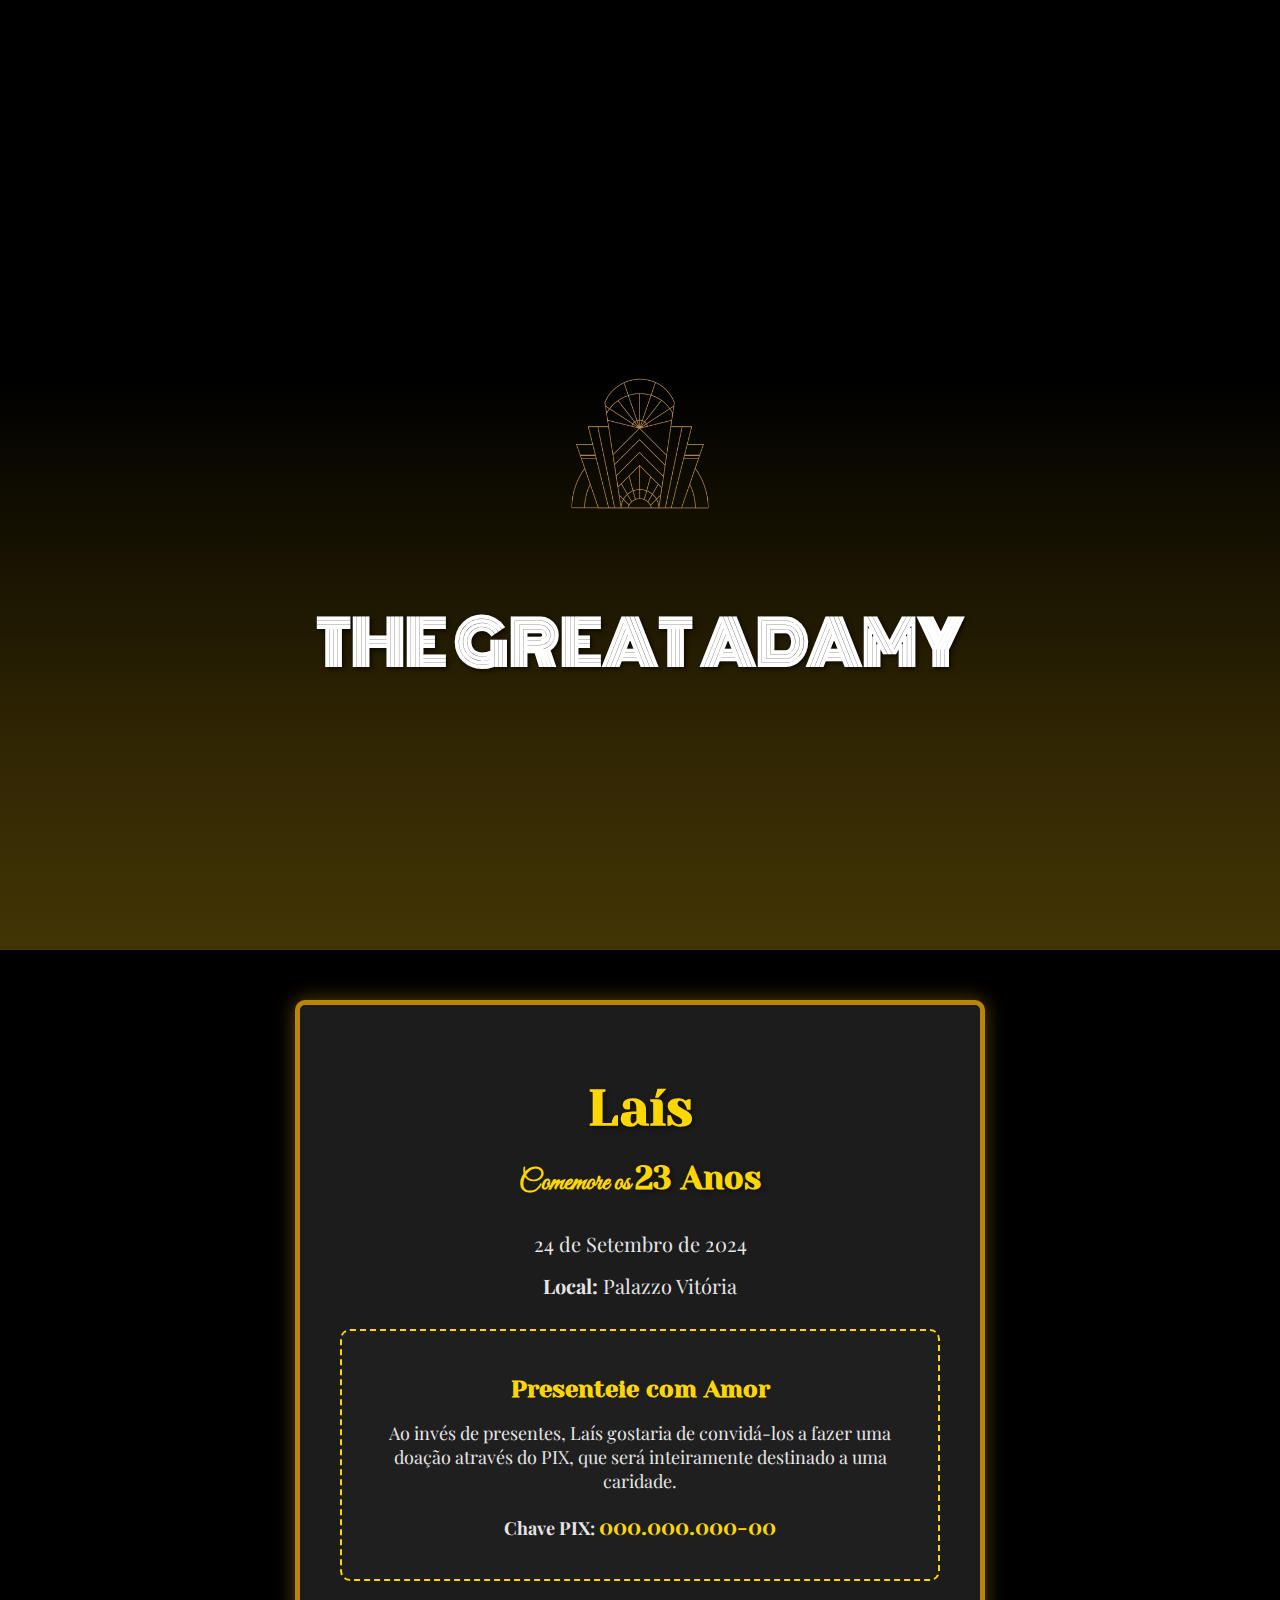
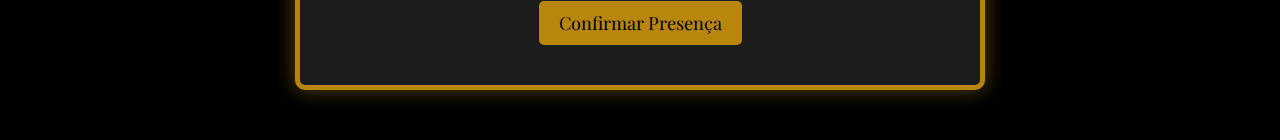
==== index.html @ d34e0db5 "teste" ====
<!DOCTYPE html>
<html lang="pt-BR">
<head>
    <meta charset="UTF-8">
    <meta name="viewport" content="width=device-width, initial-scale=1.0">
    <title>Convite Gatsby</title>
    <link href="https://fonts.googleapis.com/css2?family=Monoton&display=swap" rel="stylesheet">
    <link href="https://fonts.googleapis.com/css2?family=Great+Vibes&family=Playfair+Display:wght@700&family=Yeseva+One&display=swap" rel="stylesheet">
    <link rel="stylesheet" href="styles.css">
</head>
<body>

    <section class="section-one">
        <img src="3.png" alt="Imagem de fundo" class="logo-image">
        <h1>THE GREAT ADAMY</h1>
    </section>
    
    
    <section class="section-two">
        <div class="container">
            <div class="header">
                <h1>Laís</h1>
                <h2>Comemore os <span class="highlight">23 Anos</span></h2>
            </div>
            <div class="content">
                <p>24 de Setembro de 2024</p>
                <p><strong>Local:</strong> Palazzo Vitória</p>
            </div>
            <div class="pix-donation">
                <h3>Presenteie com Amor</h3>
                <p>Ao invés de presentes, Laís gostaria de convidá-los a fazer uma doação através do PIX, que será inteiramente destinado a uma caridade.</p>
                <p><strong>Chave PIX:</strong> <span class="pix-key">000.000.000-00</span></p>
            </div>
            <div class="footer">
                <a href="https://wa.me/55779?text=Olá%20Laís,%20confirmo%20minha%20presença%20no%20seu%20aniversário!" id="rsvp-button">Confirmar Presença</a>
            </div>
        </div>
    </section>
</body>
</html>
---- styles.css ----
body {
    margin: 0;
    padding: 0;
    font-family: 'Playfair Display', serif;
    text-align: center;
    color: #B8860B;
}

.section-one {
    height: 100vh;
    background: linear-gradient( rgba(0,0,0,1) 40%, rgba(47,37,3,1) 77%, rgba(66,53,5,1) 100%);   
    display: flex;
    justify-content: center;
    align-items: center;
    color: #FFFFFF;
    flex-direction: column; /* Alinha os itens verticalmente */
    padding-top: 50px; /* Ajuste conforme necessário */
}

.logo-image {
    max-width: 150px; /* Define o tamanho máximo da imagem */
    height: auto;
    margin-bottom: 20px; /* Espaço entre a imagem e o título */
}

.section-one h1 {
    font-family: 'Monoton', cursive;
    font-size: 60px;
    text-shadow: 2px 2px 5px rgba(0, 0, 0, 0.7);
    margin: 0;
}

.section-two {
    background-color: #000000;
    padding: 50px 0;
}

.container {
    max-width: 600px;
    padding: 40px;
    background-color: #1C1C1C;
    border: 5px solid #B8860B;
    border-radius: 10px;
    box-shadow: 0 0 20px rgba(184, 134, 11, 0.5);
    margin: 0 auto;
}

.header h1 {
    font-family: 'Yeseva One', serif;
    font-size: 50px;
    margin-bottom: 10px;
    color: #FFD700;
    text-shadow: 2px 2px 5px rgba(0, 0, 0, 0.5);
}

.header h2 {
    font-family: 'Great Vibes', cursive;
    font-size: 28px;
    margin-bottom: 30px;
    color: #FFD700;
}

.highlight {
    font-family: 'Yeseva One', serif;
    font-size: 32px;
    color: #FFD700;
    text-shadow: 2px 2px 5px rgba(0, 0, 0, 0.5);
}

.content p {
    font-size: 20px;
    margin: 15px 0;
    color: #E5E5E5;
}

.pix-donation {
    margin-top: 30px;
    padding: 20px;
    background-color: #1F1F1F;
    border-radius: 10px;
    border: 2px dashed #FFD700;
}

.pix-donation h3 {
    font-family: 'Yeseva One', serif;
    font-size: 24px;
    color: #FFD700;
    margin-bottom: 10px;
}

.pix-donation p {
    font-size: 18px;
    color: #E5E5E5;
}

.pix-donation .pix-key {
    font-family: 'Playfair Display', serif;
    font-size: 22px;
    color: #FFD700;
    font-weight: bold;
}

.footer a {
    display: inline-block;
    padding: 10px 20px;
    background-color: #B8860B;
    color: #000000;
    text-decoration: none;
    border-radius: 5px;
    font-size: 18px;
    cursor: pointer;
    margin-top: 20px;
}

.footer a:hover {
    background-color: #A67C00;
}
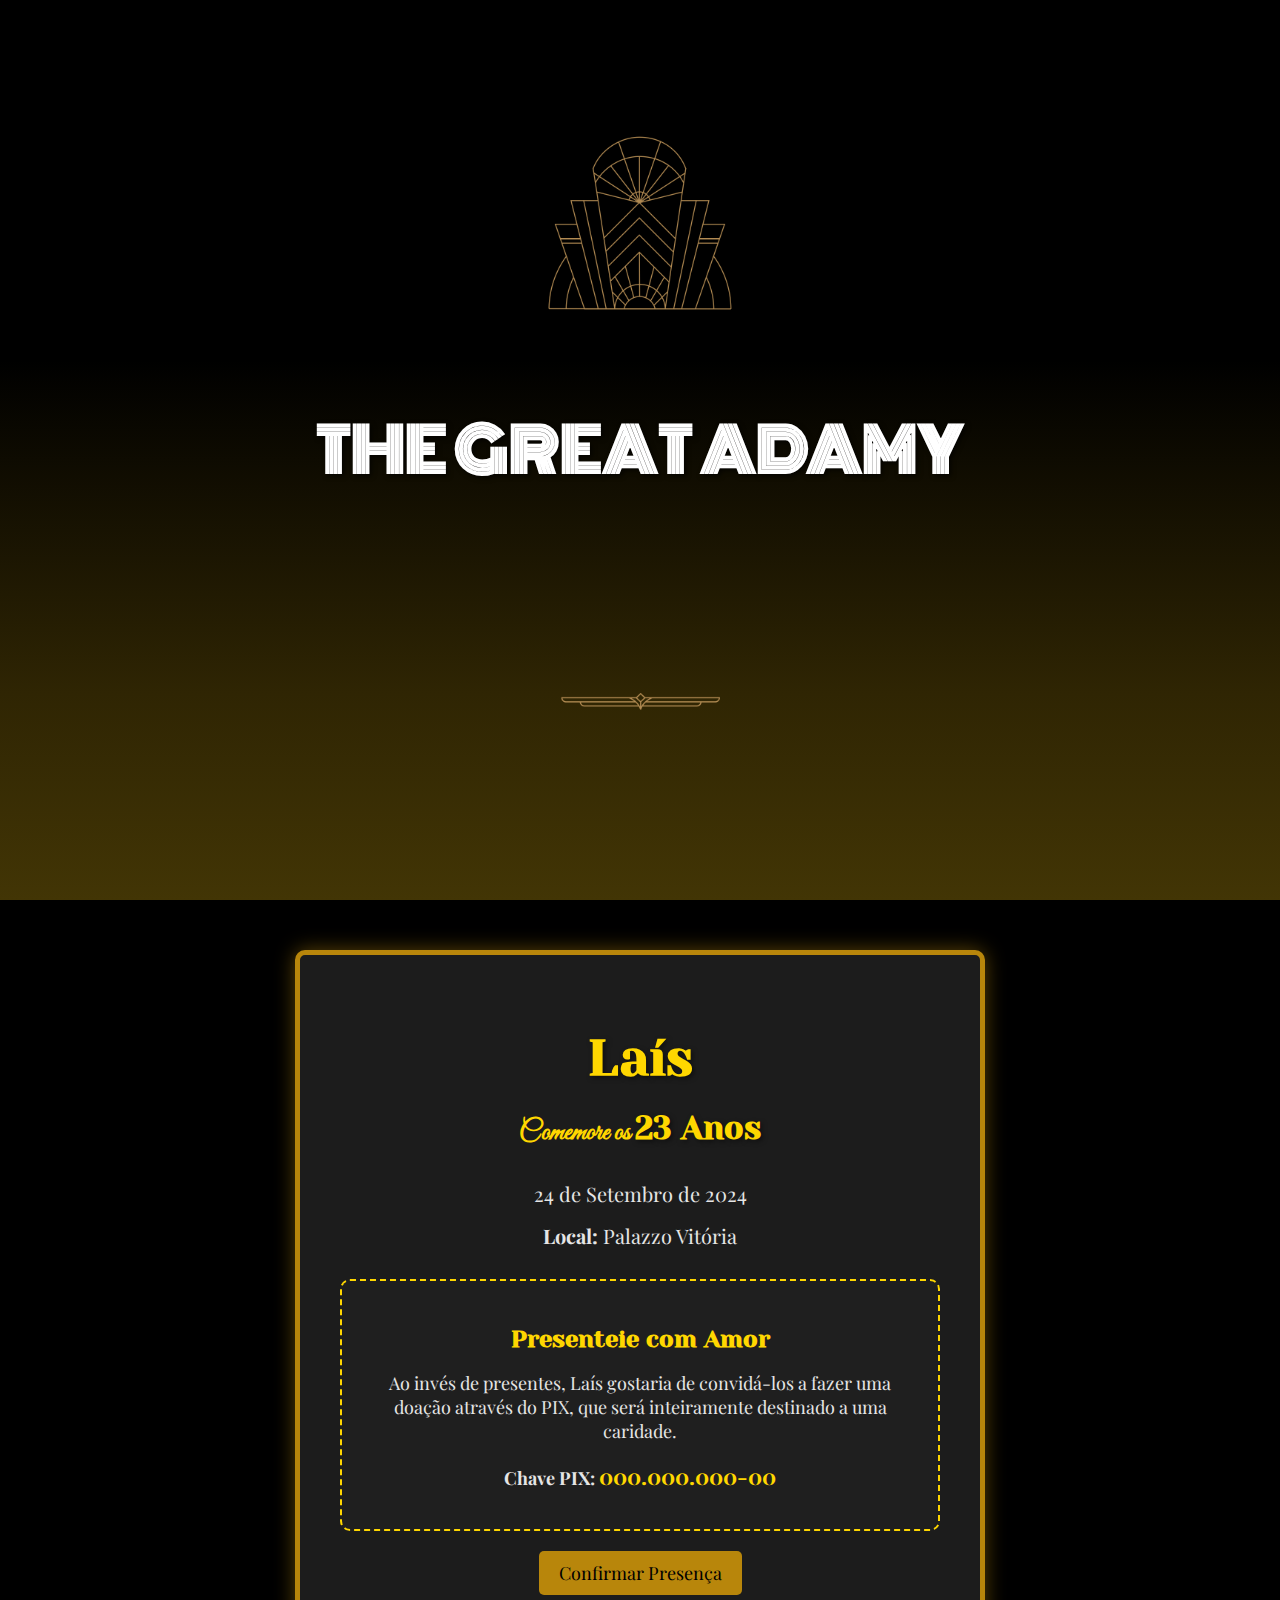
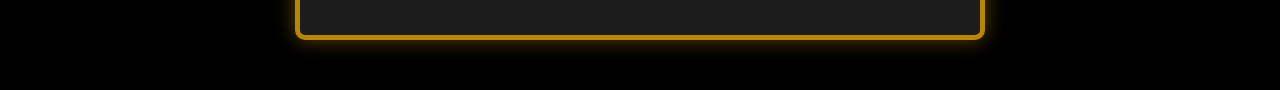
==== commit c10d8af5: "2 images" ====
--- a/index.html
+++ b/index.html
@@ -11,10 +11,10 @@
 <body>
 
     <section class="section-one">
-        <img src="3.png" alt="Imagem de fundo" class="logo-image">
+        <img src="3.png" alt="Imagem superior" class="logo-image">
         <h1>THE GREAT ADAMY</h1>
+        <img src="4.png" alt="Imagem inferior" class="footer-image">
     </section>
-    
     
     <section class="section-two">
         <div class="container">
--- a/styles.css
+++ b/styles.css
@@ -13,14 +13,13 @@
     justify-content: center;
     align-items: center;
     color: #FFFFFF;
-    flex-direction: column; /* Alinha os itens verticalmente */
-    padding-top: 50px; /* Ajuste conforme necessário */
+    flex-direction: column;
 }
 
-.logo-image {
-    max-width: 150px; /* Define o tamanho máximo da imagem */
+.logo-image, .footer-image {
+    max-width: 200px; 
     height: auto;
-    margin-bottom: 20px; /* Espaço entre a imagem e o título */
+    margin-bottom: 3px;
 }
 
 .section-one h1 {
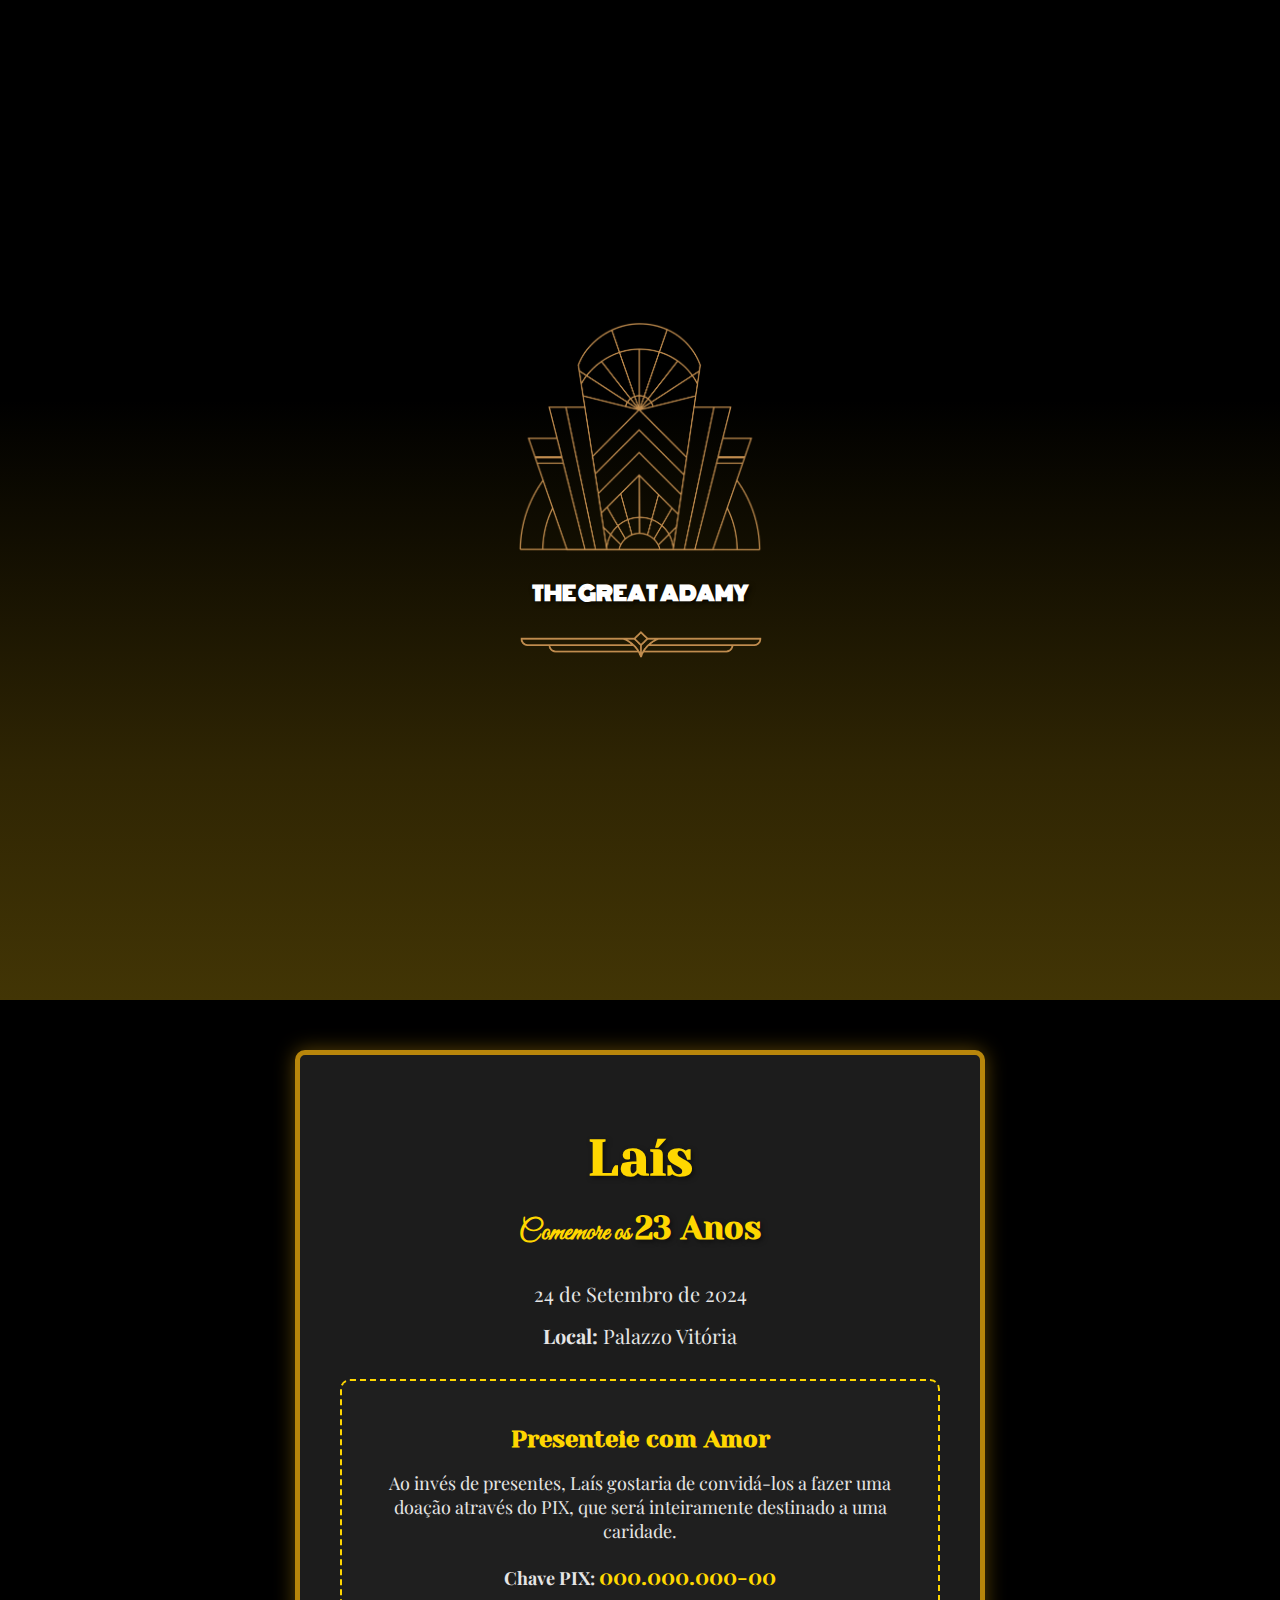
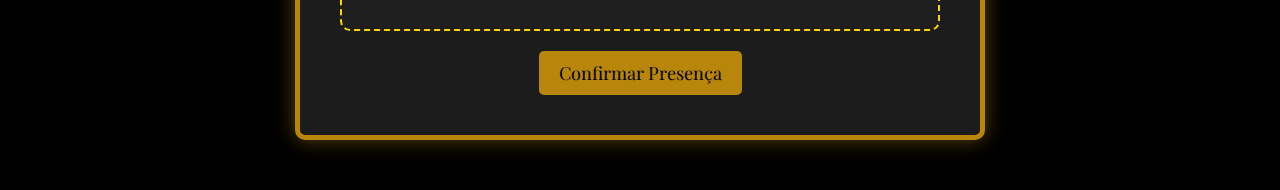
==== commit efd26c0e: "estrutura finish" ====
--- a/index.html
+++ b/index.html
@@ -11,9 +11,9 @@
 <body>
 
     <section class="section-one">
-        <img src="3.png" alt="Imagem superior" class="logo-image">
+        <img src="top.png" alt="Imagem superior" class="logo-image">
         <h1>THE GREAT ADAMY</h1>
-        <img src="4.png" alt="Imagem inferior" class="footer-image">
+        <img src="bottom.png" alt="Imagem inferior" class="footer-image">
     </section>
     
     <section class="section-two">
--- a/styles.css
+++ b/styles.css
@@ -14,19 +14,29 @@
     align-items: center;
     color: #FFFFFF;
     flex-direction: column;
+    padding-top: 50px;
+    padding-bottom: 50px;
 }
 
 .logo-image, .footer-image {
-    max-width: 200px; 
+    max-width: 250px;
     height: auto;
-    margin-bottom: 3px;
+    margin-bottom: 20px;
 }
 
 .section-one h1 {
     font-family: 'Monoton', cursive;
-    font-size: 60px;
+    font-size: 20px;
     text-shadow: 2px 2px 5px rgba(0, 0, 0, 0.7);
     margin: 0;
+    padding: 0 20px;
+    white-space: nowrap; /* Garante que o texto não quebre de linha */
+    overflow: hidden;
+    text-overflow: ellipsis; /* Adiciona elipses se o texto for muito longo (opcional) */
+}
+
+.footer-image {
+    margin-top: 20px;
 }
 
 .section-two {
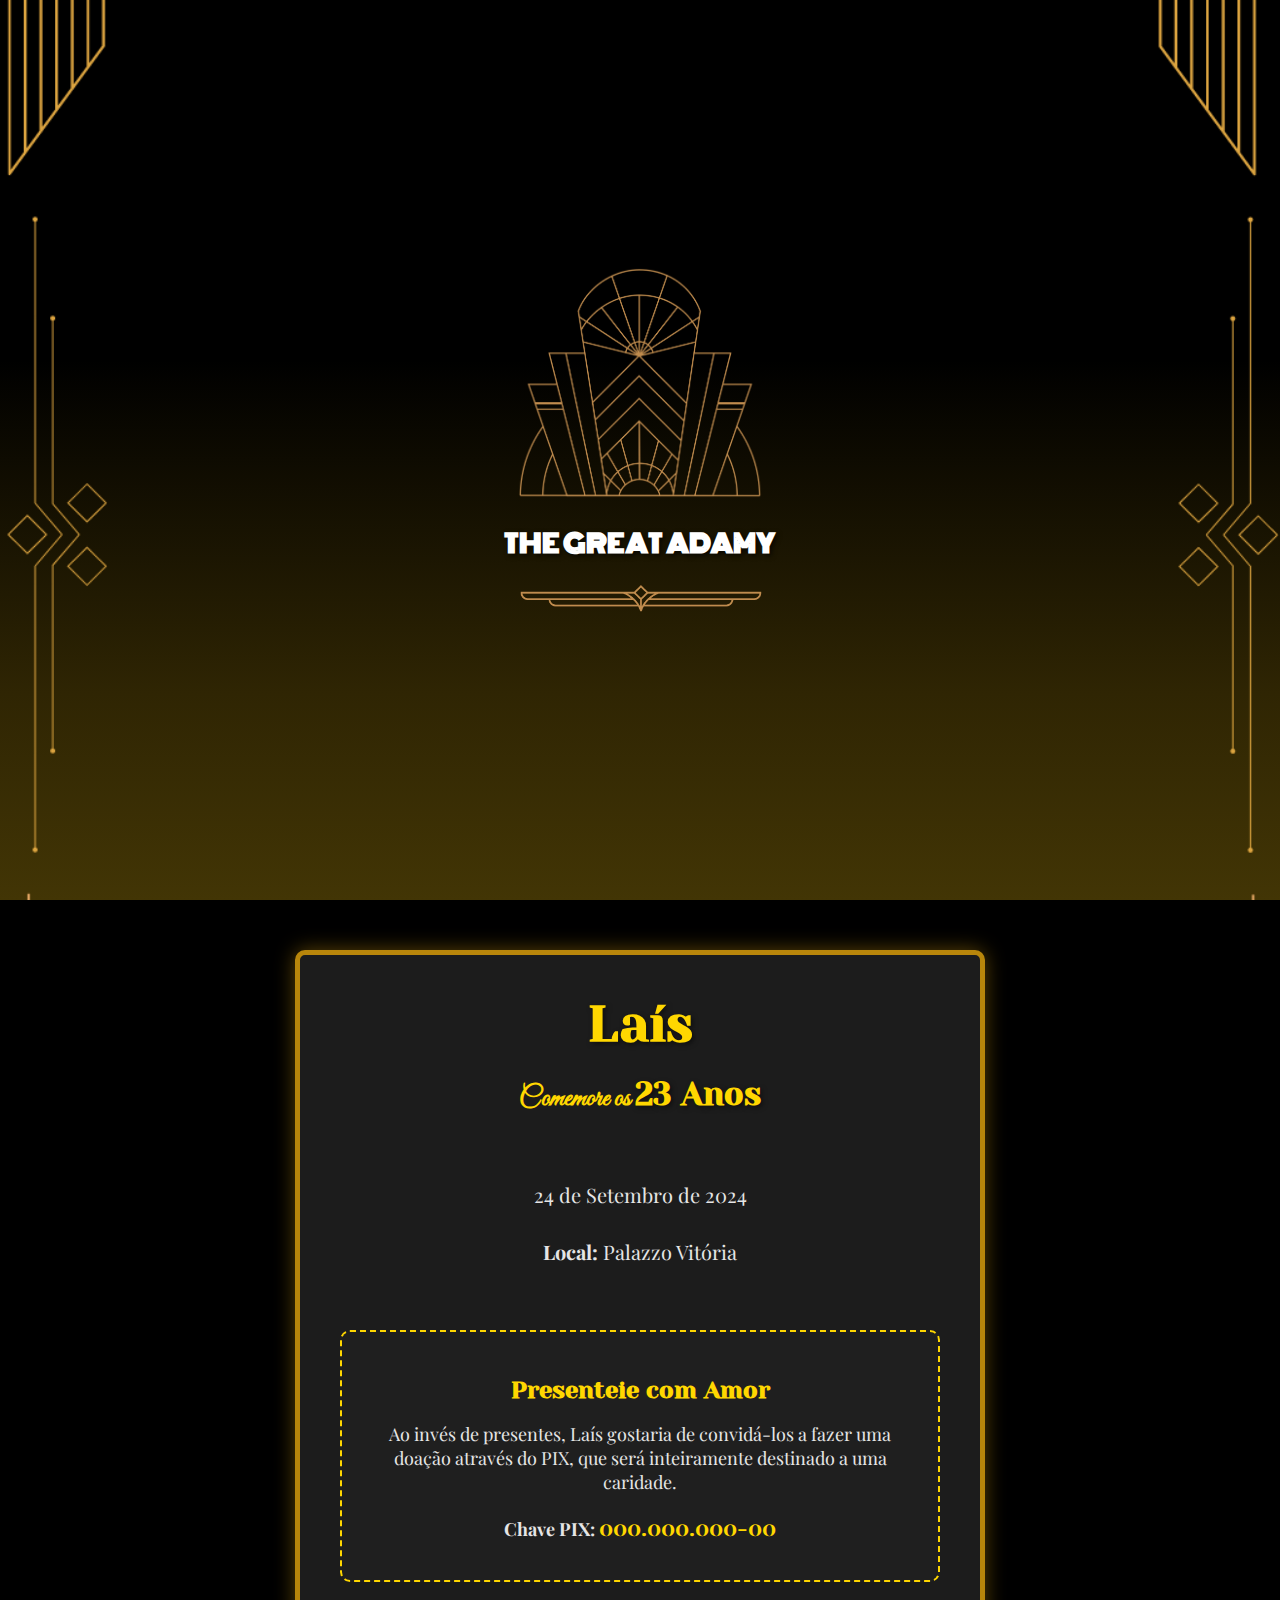
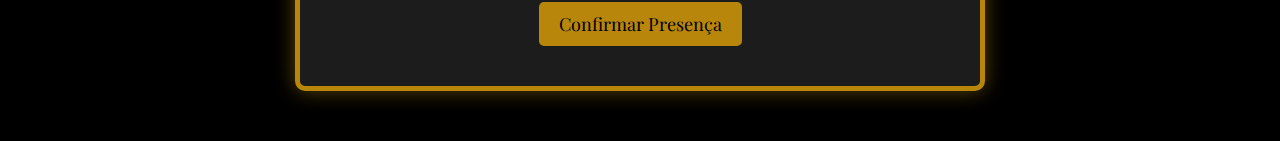
==== commit ea4c051b: "with border" ====
--- a/index.html
+++ b/index.html
@@ -10,11 +10,17 @@
 </head>
 <body>
 
-    <section class="section-one">
-        <img src="top.png" alt="Imagem superior" class="logo-image">
-        <h1>THE GREAT ADAMY</h1>
-        <img src="bottom.png" alt="Imagem inferior" class="footer-image">
-    </section>
+    <div class="section-one">
+        <div class="background-gradient"></div>
+        <div class="background-image"></div>
+        <div class="content">
+            <img src="top.png" alt="Imagem superior" class="logo-image">
+            <h1>THE GREAT ADAMY</h1>
+            <img src="bottom.png" alt="Imagem inferior" class="footer-image">
+        </div>
+    </div>
+    
+    
     
     <section class="section-two">
         <div class="container">
--- a/styles.css
+++ b/styles.css
@@ -6,17 +6,53 @@
     color: #B8860B;
 }
 
+.background-gradient {
+    position: absolute;
+    top: 0;
+    left: 0;
+    width: 100%;
+    height: 100%;
+    background: linear-gradient(rgba(0,0,0,1) 40%, rgba(47,37,3,1) 77%, rgba(66,53,5,1) 100%);
+    z-index: 1; 
+}
+
+.background-image {
+    position: absolute;
+    top: 0;
+    left: 0;
+    width: 100%;
+    height: 100%;
+    background: url('frame.png') no-repeat center center;
+    background-size: cover; /* Altera de 'contain' para 'cover' para cobrir toda a área */
+    background-repeat: no-repeat; /* Evita repetição da imagem */
+    z-index: 2; /* Camada intermediária */
+}
+
 .section-one {
+    position: relative;
     height: 100vh;
-    background: linear-gradient( rgba(0,0,0,1) 40%, rgba(47,37,3,1) 77%, rgba(66,53,5,1) 100%);   
     display: flex;
     justify-content: center;
     align-items: center;
+    overflow: hidden;
+    padding: 10px;
+    box-sizing: border-box;
+}
+
+.content {
+    position: relative;
+    z-index: 3; /* Camada superior */
+    text-align: center;
     color: #FFFFFF;
+    display: flex;
     flex-direction: column;
-    padding-top: 50px;
-    padding-bottom: 50px;
+    justify-content: center;
+    align-items: center;
+    max-width: 100%;
+    padding: 20px;
+    box-sizing: border-box;
 }
+
 
 .logo-image, .footer-image {
     max-width: 250px;
@@ -24,9 +60,9 @@
     margin-bottom: 20px;
 }
 
-.section-one h1 {
+h1 {
     font-family: 'Monoton', cursive;
-    font-size: 20px;
+    font-size: 25px;
     text-shadow: 2px 2px 5px rgba(0, 0, 0, 0.7);
     margin: 0;
     padding: 0 20px;
@@ -34,6 +70,7 @@
     overflow: hidden;
     text-overflow: ellipsis; /* Adiciona elipses se o texto for muito longo (opcional) */
 }
+
 
 .footer-image {
     margin-top: 20px;
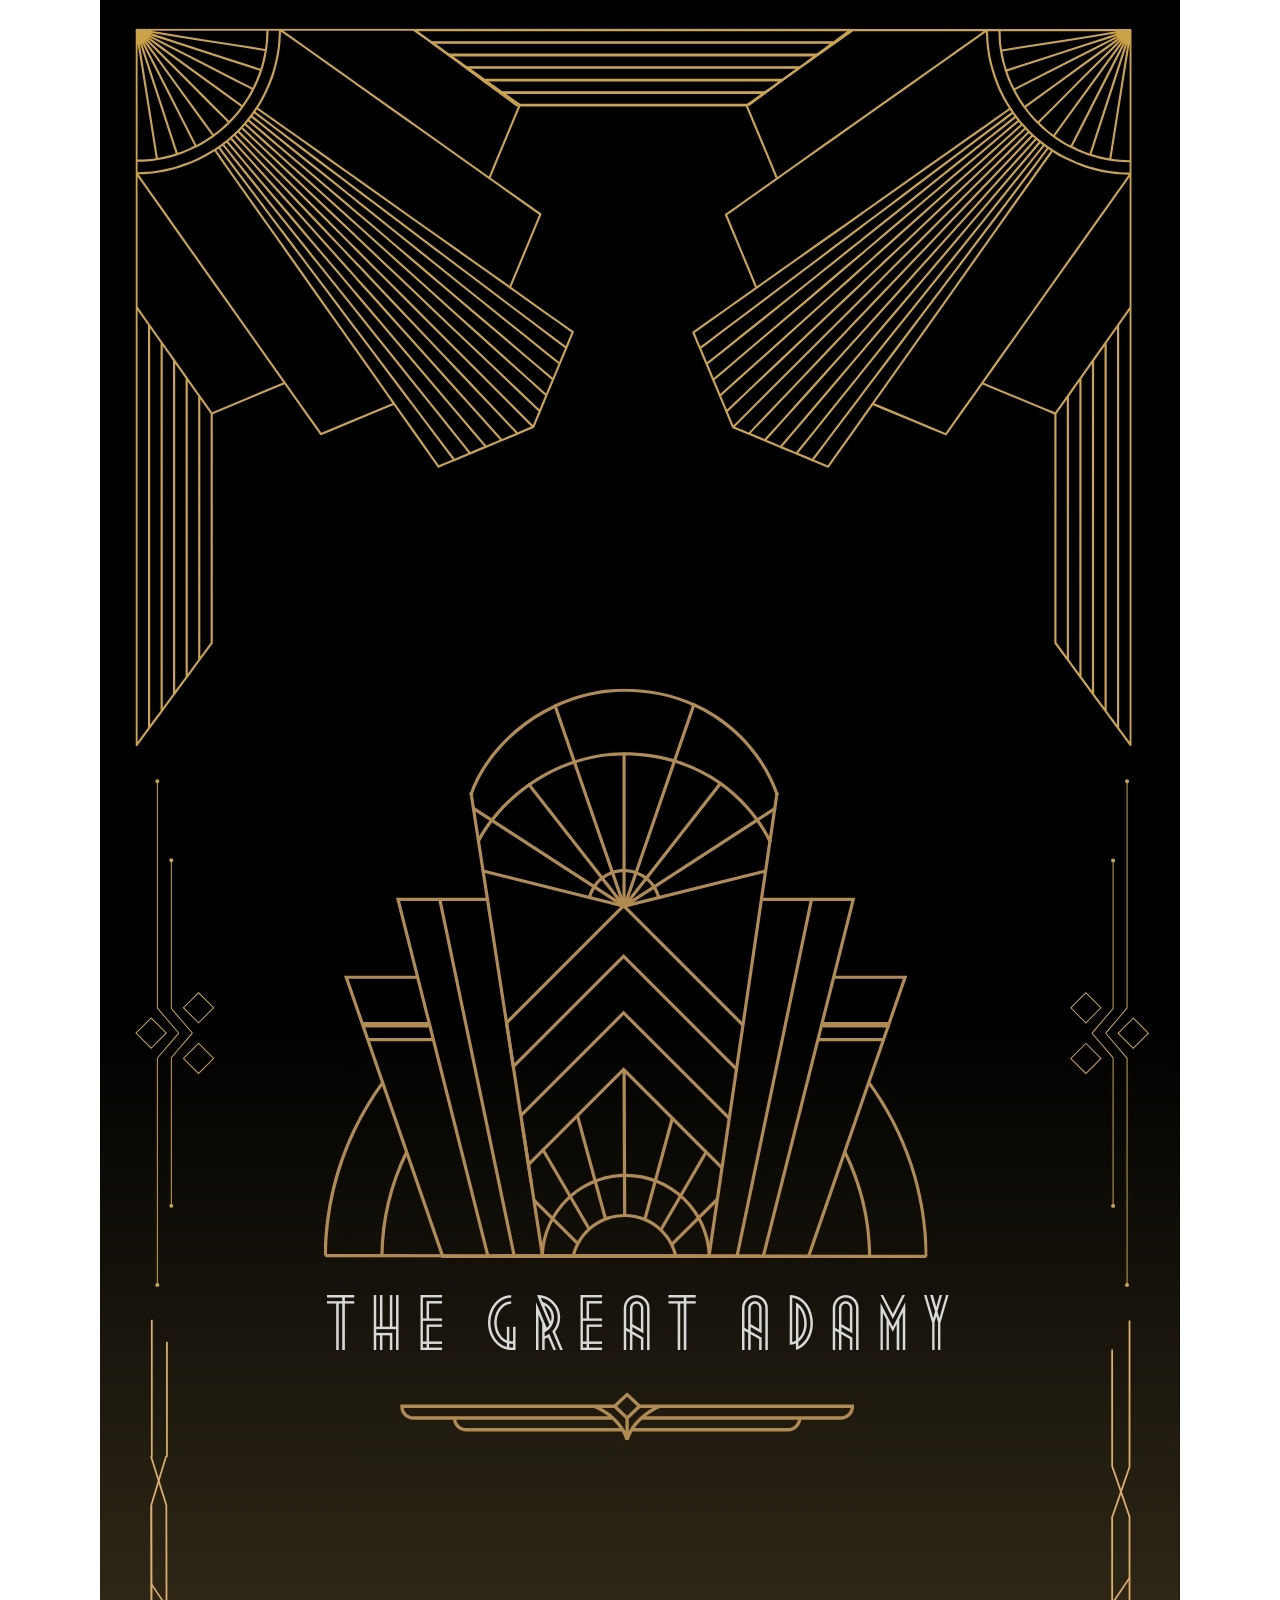
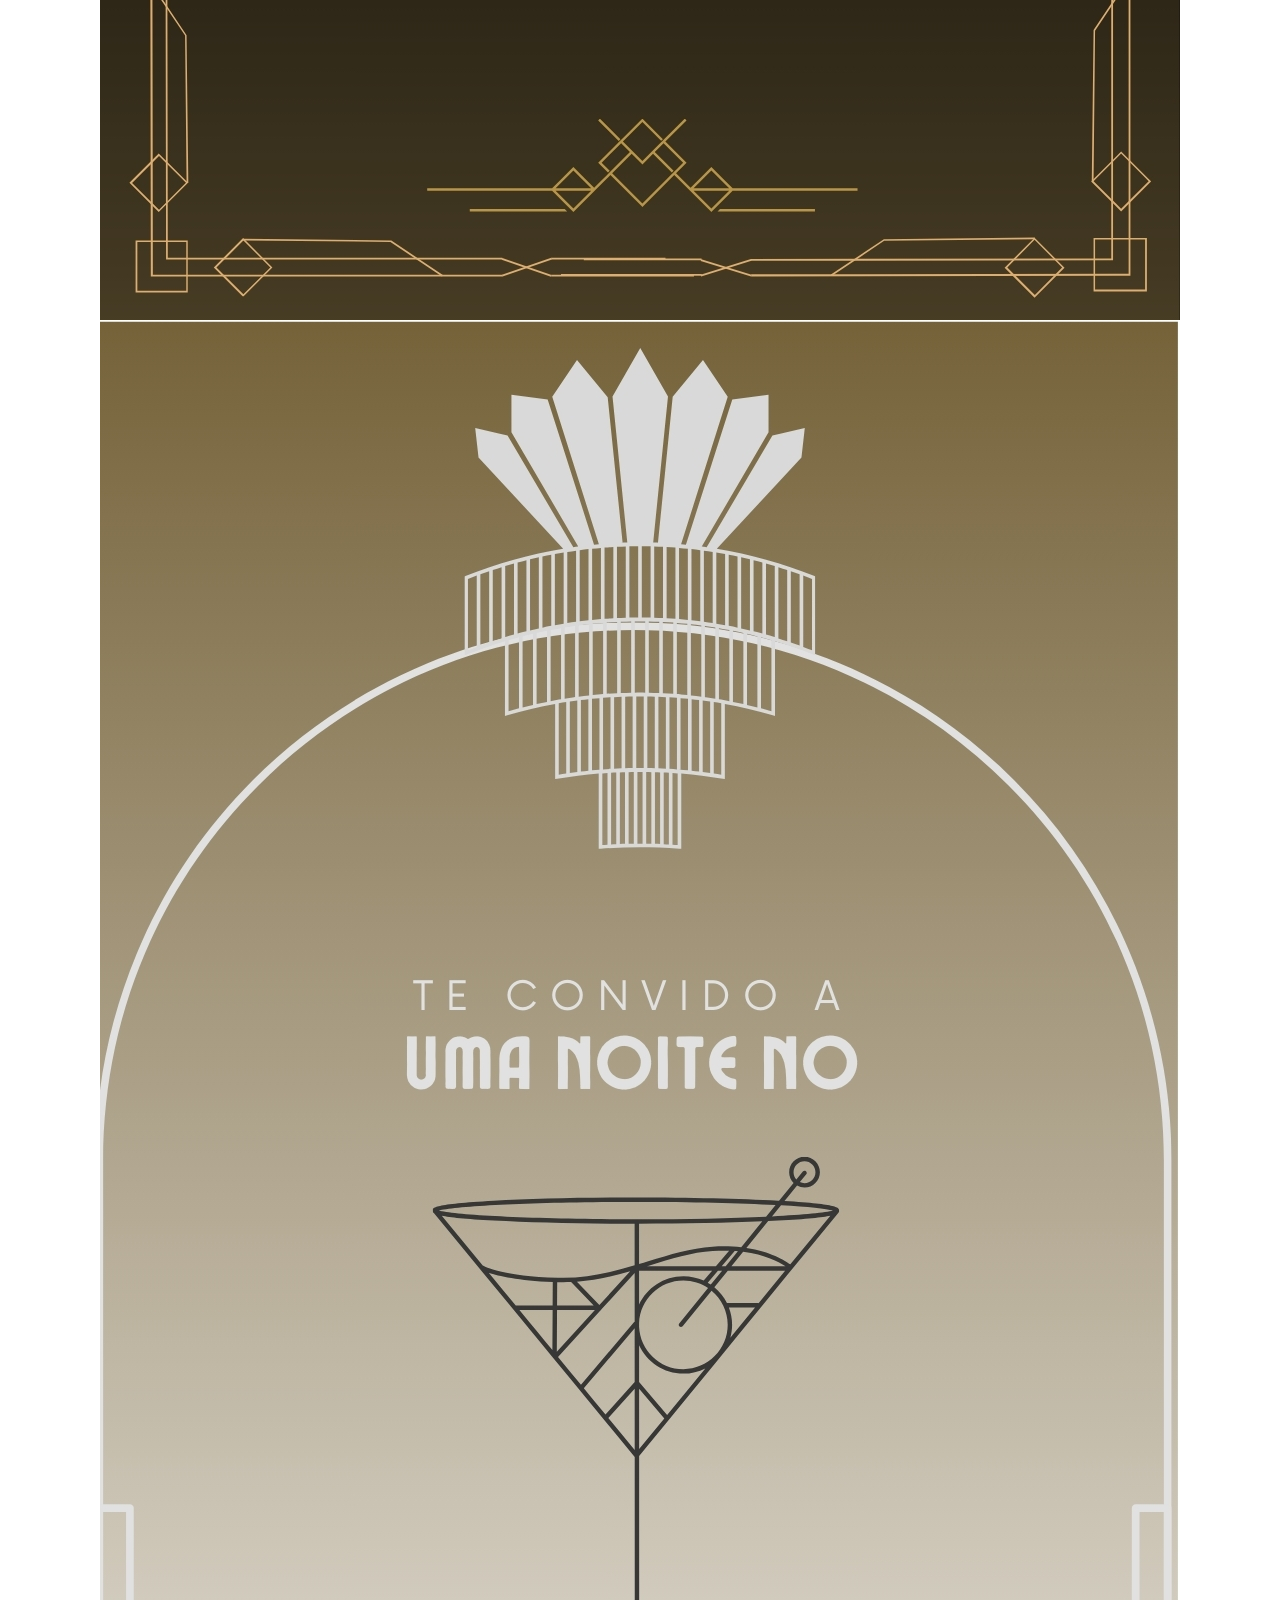
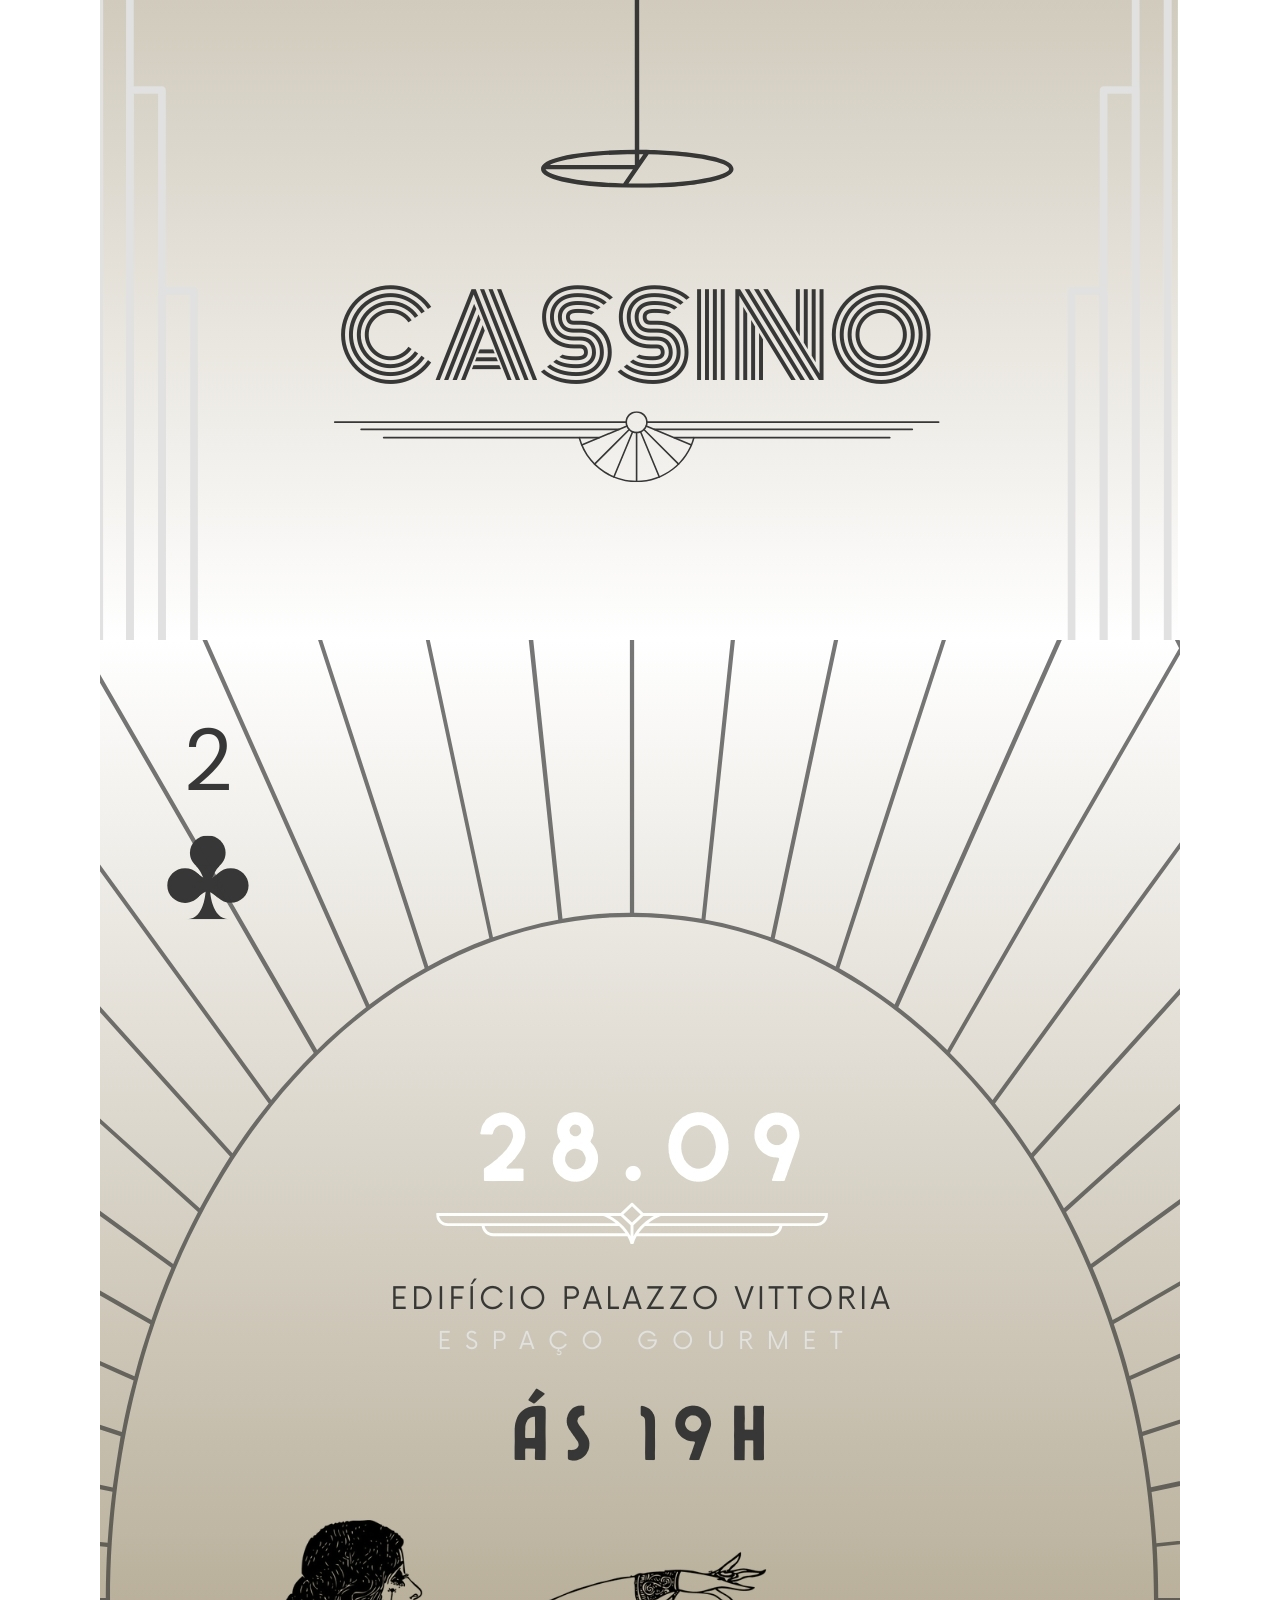
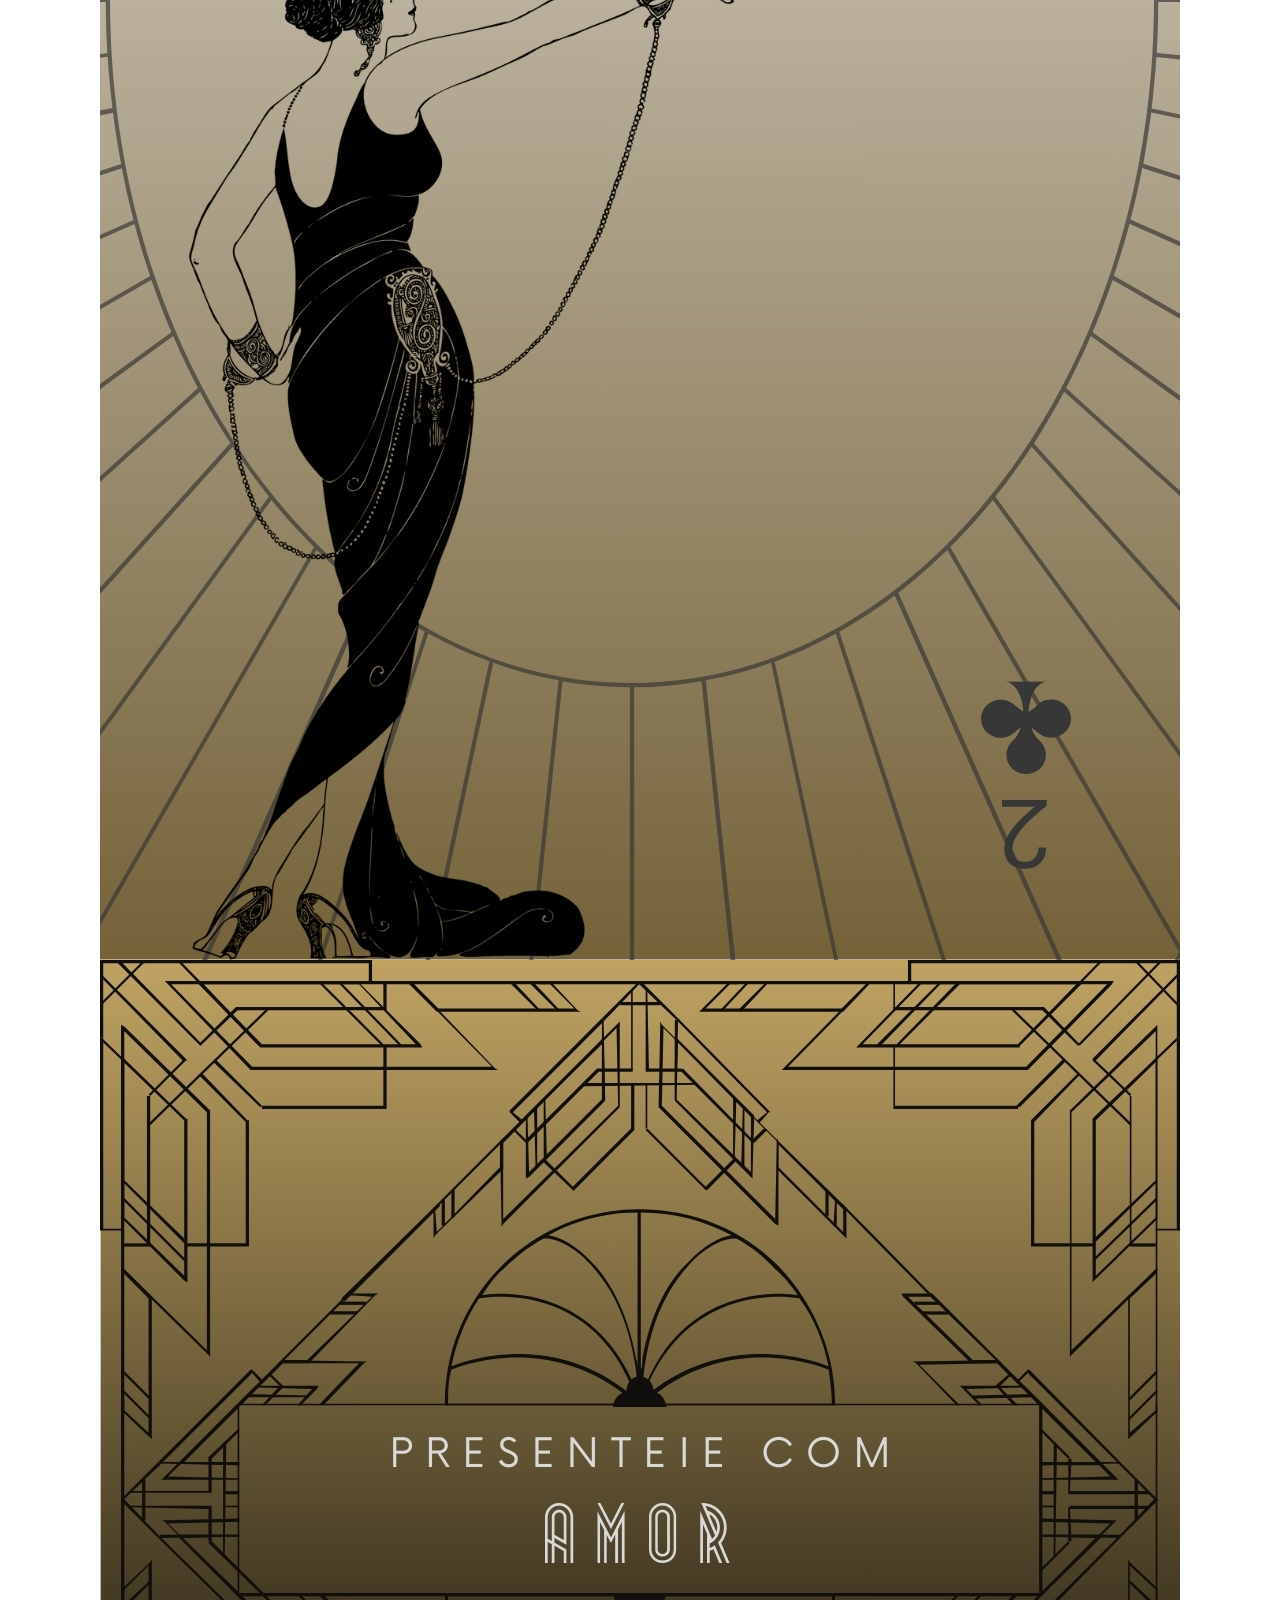
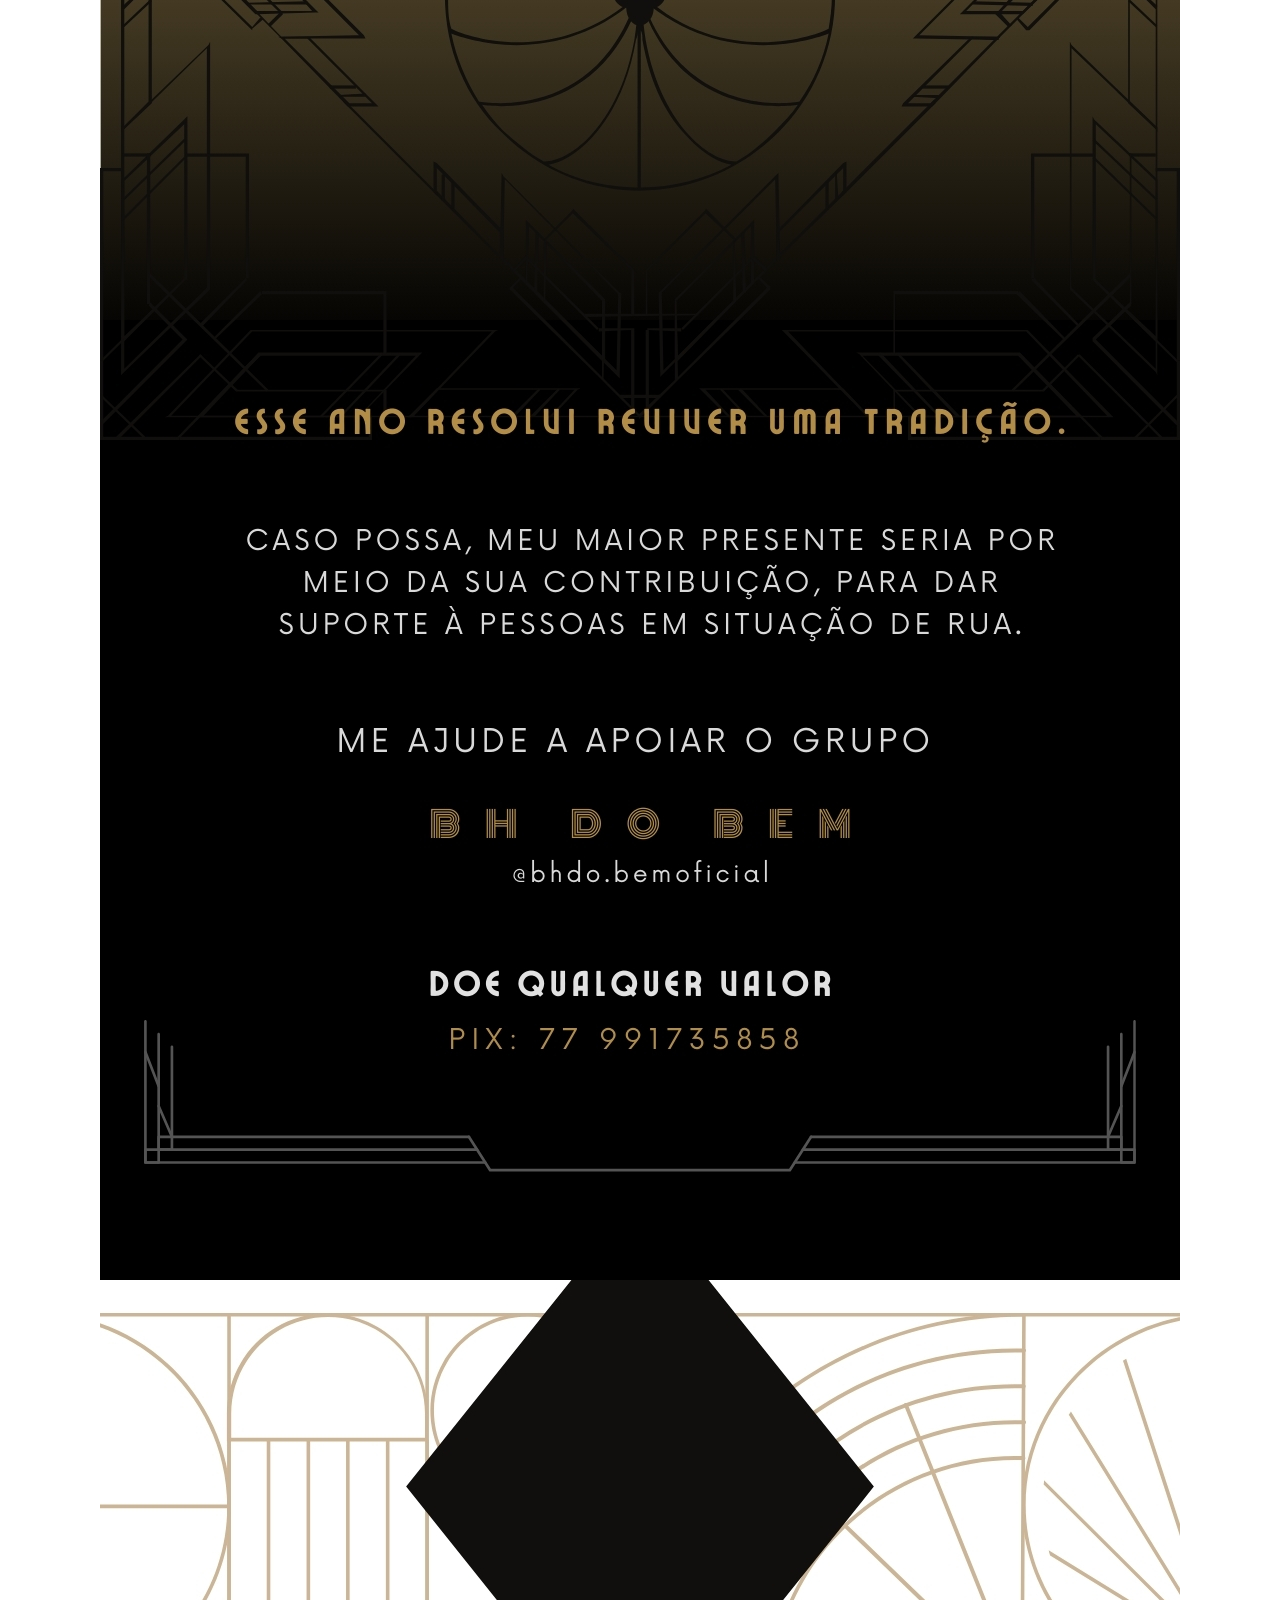
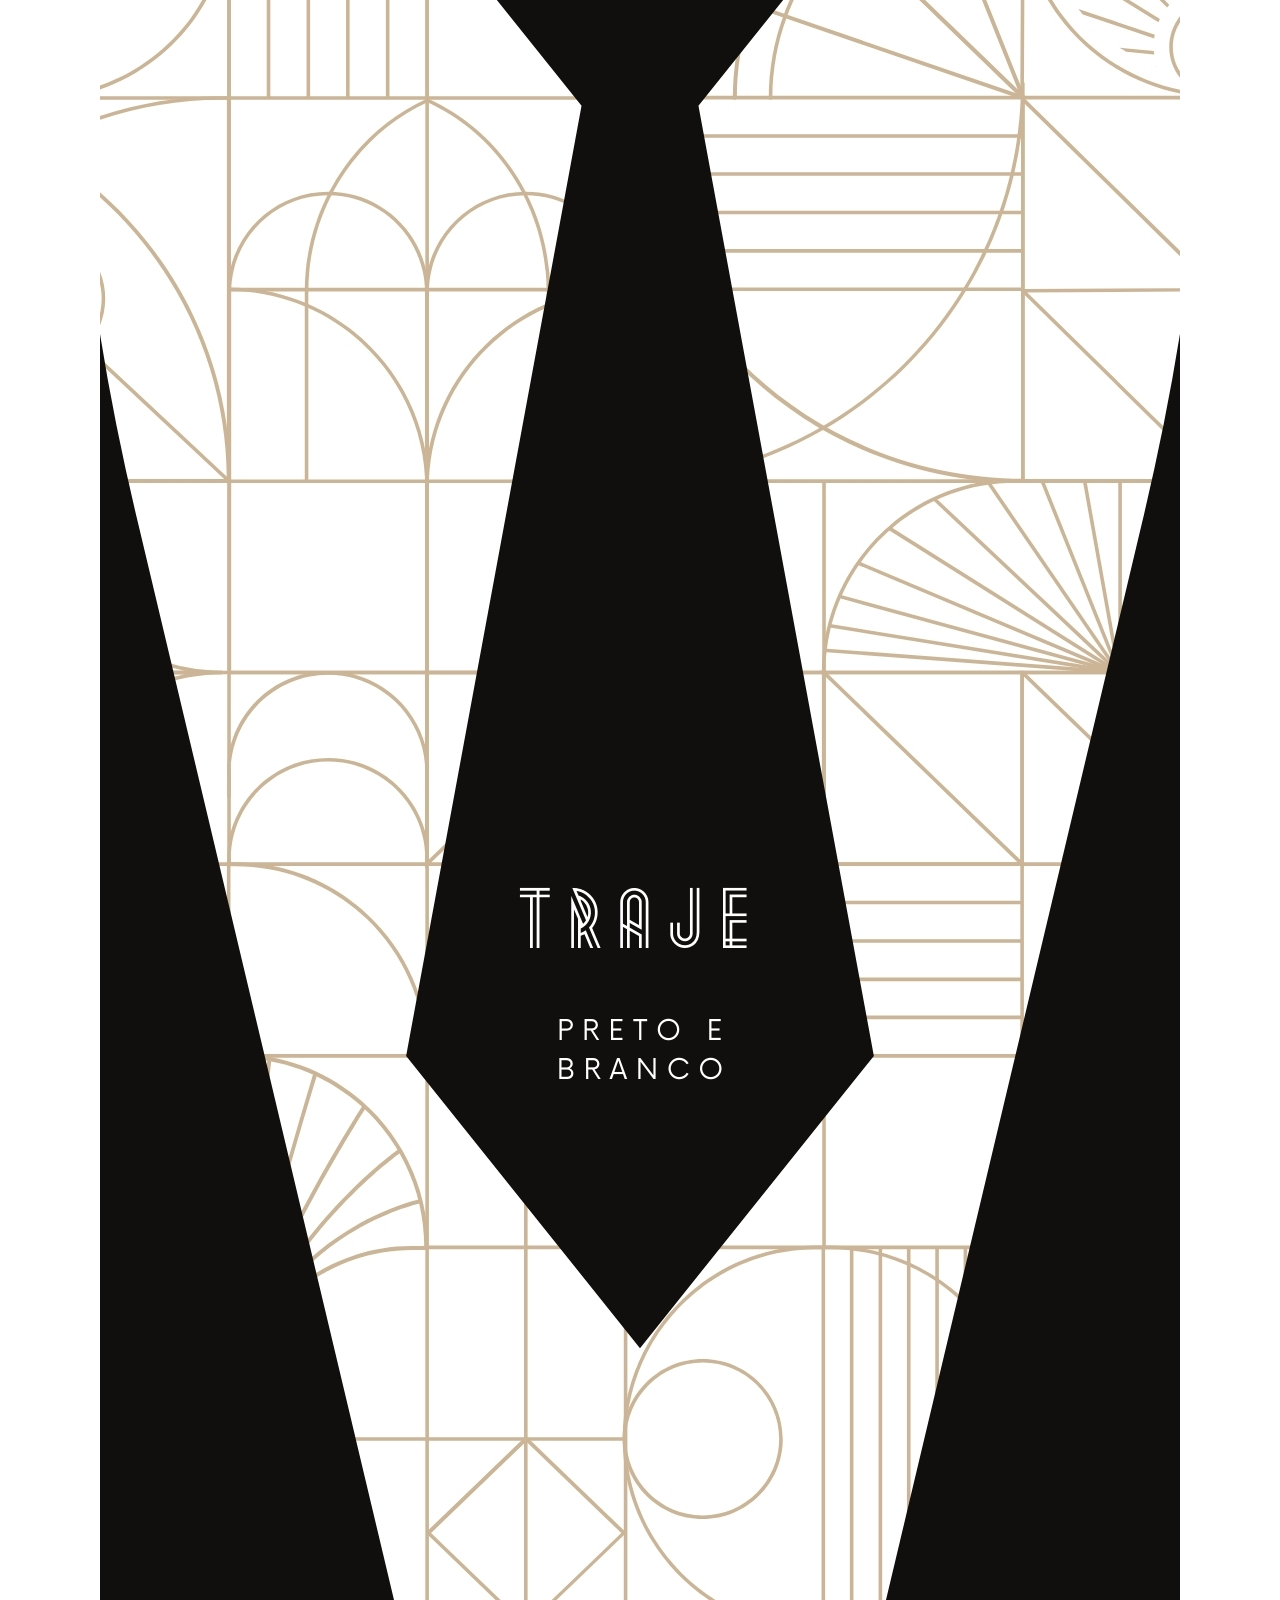
==== commit 25ed05e1: ":sparkles: feat: finalizando site" ====
--- a/index.html
+++ b/index.html
@@ -9,37 +9,33 @@
     <link rel="stylesheet" href="styles.css">
 </head>
 <body>
-
-    <div class="section-one">
-        <div class="background-gradient"></div>
-        <div class="background-image"></div>
+    <section class="section-one">
         <div class="content">
-            <img src="top.png" alt="Imagem superior" class="logo-image">
-            <h1>THE GREAT ADAMY</h1>
-            <img src="bottom.png" alt="Imagem inferior" class="footer-image">
+            <img src="1.jpg" alt="Imagem superior" class="logo-image">
         </div>
-    </div>
-    
-    
+    </section>
     
     <section class="section-two">
-        <div class="container">
-            <div class="header">
-                <h1>Laís</h1>
-                <h2>Comemore os <span class="highlight">23 Anos</span></h2>
-            </div>
-            <div class="content">
-                <p>24 de Setembro de 2024</p>
-                <p><strong>Local:</strong> Palazzo Vitória</p>
-            </div>
-            <div class="pix-donation">
-                <h3>Presenteie com Amor</h3>
-                <p>Ao invés de presentes, Laís gostaria de convidá-los a fazer uma doação através do PIX, que será inteiramente destinado a uma caridade.</p>
-                <p><strong>Chave PIX:</strong> <span class="pix-key">000.000.000-00</span></p>
-            </div>
-            <div class="footer">
-                <a href="https://wa.me/55779?text=Olá%20Laís,%20confirmo%20minha%20presença%20no%20seu%20aniversário!" id="rsvp-button">Confirmar Presença</a>
-            </div>
+        <div class="content">
+            <img src="2.jpg" alt="Imagem superior" class="logo-image">
+        </div>
+    </section>
+
+    <section class="section-two">
+        <div class="content">
+            <img src="3.jpg" alt="Imagem superior" class="logo-image">
+        </div>
+    </section>
+
+    <section class="section-two">
+        <div class="content">
+            <img src="4.jpg" alt="Imagem superior" class="logo-image">
+        </div>
+    </section>
+
+    <section class="section-two">
+        <div class="content">
+            <img src="8.jpg" alt="Imagem superior" class="logo-image">
         </div>
     </section>
 </body>
--- a/styles.css
+++ b/styles.css
@@ -1,163 +1,34 @@
-body {
+* {
     margin: 0;
     padding: 0;
-    font-family: 'Playfair Display', serif;
-    text-align: center;
-    color: #B8860B;
+    box-sizing: border-box;
 }
 
-.background-gradient {
-    position: absolute;
-    top: 0;
-    left: 0;
+html, body {
+    height: 100%;
     width: 100%;
-    height: 100%;
-    background: linear-gradient(rgba(0,0,0,1) 40%, rgba(47,37,3,1) 77%, rgba(66,53,5,1) 100%);
-    z-index: 1; 
 }
 
-.background-image {
-    position: absolute;
-    top: 0;
-    left: 0;
-    width: 100%;
-    height: 100%;
-    background: url('frame.png') no-repeat center center;
-    background-size: cover; /* Altera de 'contain' para 'cover' para cobrir toda a área */
-    background-repeat: no-repeat; /* Evita repetição da imagem */
-    z-index: 2; /* Camada intermediária */
-}
-
-.section-one {
-    position: relative;
-    height: 100vh;
+section {
+    min-height: 100vh; /* Garante que cada seção tenha pelo menos a altura da viewport */
+    width: 100vw;      /* Garante que cada seção tenha a largura total da viewport */
     display: flex;
     justify-content: center;
     align-items: center;
-    overflow: hidden;
-    padding: 10px;
-    box-sizing: border-box;
+    overflow: hidden;  /* Remove qualquer possível rolagem interna */
 }
 
-.content {
-    position: relative;
-    z-index: 3; /* Camada superior */
-    text-align: center;
-    color: #FFFFFF;
-    display: flex;
-    flex-direction: column;
-    justify-content: center;
-    align-items: center;
-    max-width: 100%;
-    padding: 20px;
-    box-sizing: border-box;
+.logo-image {
+    width: 100%;
+    height: 100%;
+    object-fit: cover; /* Preenche a seção mantendo a proporção da imagem */
+    display: block;    /* Remove o comportamento inline da imagem */
 }
 
-
-.logo-image, .footer-image {
-    max-width: 250px;
-    height: auto;
-    margin-bottom: 20px;
+/* Media query específica para smartphones Android */
+@media only screen and (max-width: 767px) {
+    .logo-image {
+        height: 100vh; /* Garante que a imagem ocupe 100% da altura da viewport */
+        width: auto;   /* Ajusta a largura da imagem proporcionalmente */
+    }
 }
-
-h1 {
-    font-family: 'Monoton', cursive;
-    font-size: 25px;
-    text-shadow: 2px 2px 5px rgba(0, 0, 0, 0.7);
-    margin: 0;
-    padding: 0 20px;
-    white-space: nowrap; /* Garante que o texto não quebre de linha */
-    overflow: hidden;
-    text-overflow: ellipsis; /* Adiciona elipses se o texto for muito longo (opcional) */
-}
-
-
-.footer-image {
-    margin-top: 20px;
-}
-
-.section-two {
-    background-color: #000000;
-    padding: 50px 0;
-}
-
-.container {
-    max-width: 600px;
-    padding: 40px;
-    background-color: #1C1C1C;
-    border: 5px solid #B8860B;
-    border-radius: 10px;
-    box-shadow: 0 0 20px rgba(184, 134, 11, 0.5);
-    margin: 0 auto;
-}
-
-.header h1 {
-    font-family: 'Yeseva One', serif;
-    font-size: 50px;
-    margin-bottom: 10px;
-    color: #FFD700;
-    text-shadow: 2px 2px 5px rgba(0, 0, 0, 0.5);
-}
-
-.header h2 {
-    font-family: 'Great Vibes', cursive;
-    font-size: 28px;
-    margin-bottom: 30px;
-    color: #FFD700;
-}
-
-.highlight {
-    font-family: 'Yeseva One', serif;
-    font-size: 32px;
-    color: #FFD700;
-    text-shadow: 2px 2px 5px rgba(0, 0, 0, 0.5);
-}
-
-.content p {
-    font-size: 20px;
-    margin: 15px 0;
-    color: #E5E5E5;
-}
-
-.pix-donation {
-    margin-top: 30px;
-    padding: 20px;
-    background-color: #1F1F1F;
-    border-radius: 10px;
-    border: 2px dashed #FFD700;
-}
-
-.pix-donation h3 {
-    font-family: 'Yeseva One', serif;
-    font-size: 24px;
-    color: #FFD700;
-    margin-bottom: 10px;
-}
-
-.pix-donation p {
-    font-size: 18px;
-    color: #E5E5E5;
-}
-
-.pix-donation .pix-key {
-    font-family: 'Playfair Display', serif;
-    font-size: 22px;
-    color: #FFD700;
-    font-weight: bold;
-}
-
-.footer a {
-    display: inline-block;
-    padding: 10px 20px;
-    background-color: #B8860B;
-    color: #000000;
-    text-decoration: none;
-    border-radius: 5px;
-    font-size: 18px;
-    cursor: pointer;
-    margin-top: 20px;
-}
-
-.footer a:hover {
-    background-color: #A67C00;
-}
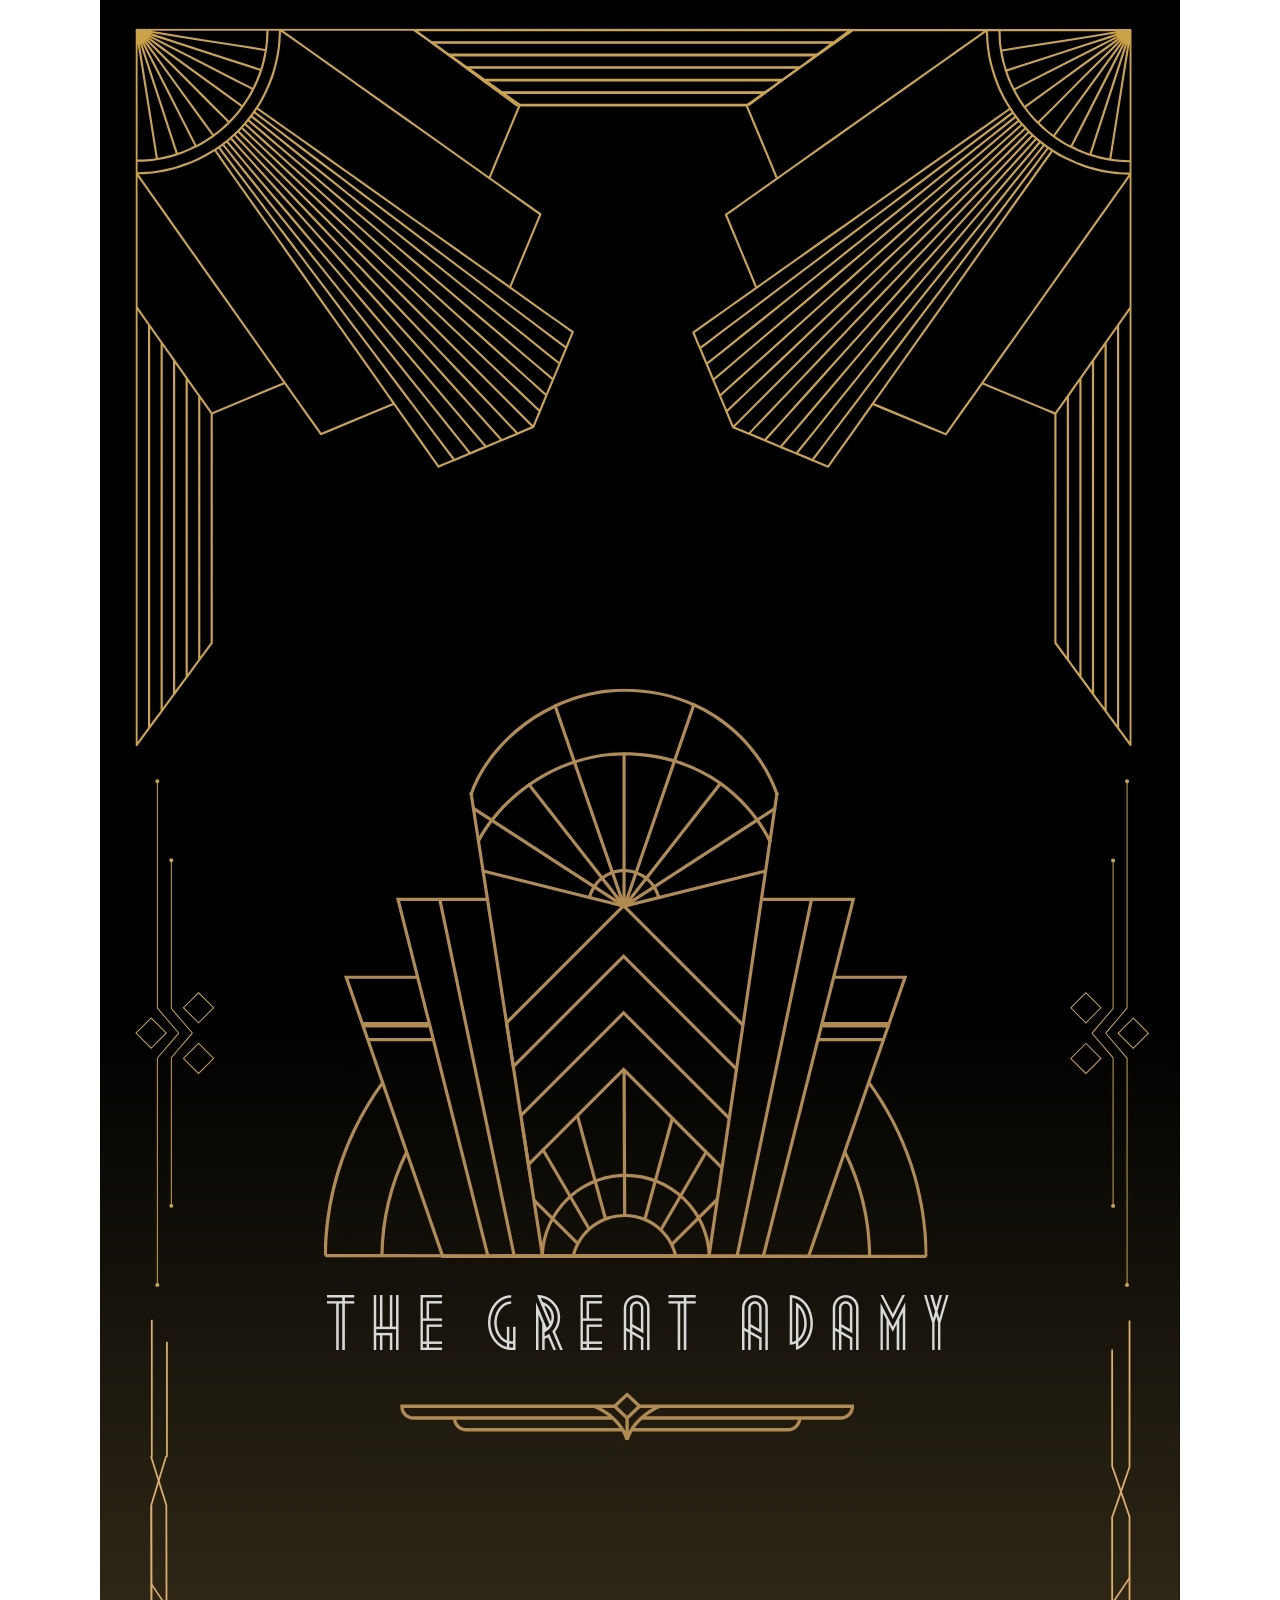
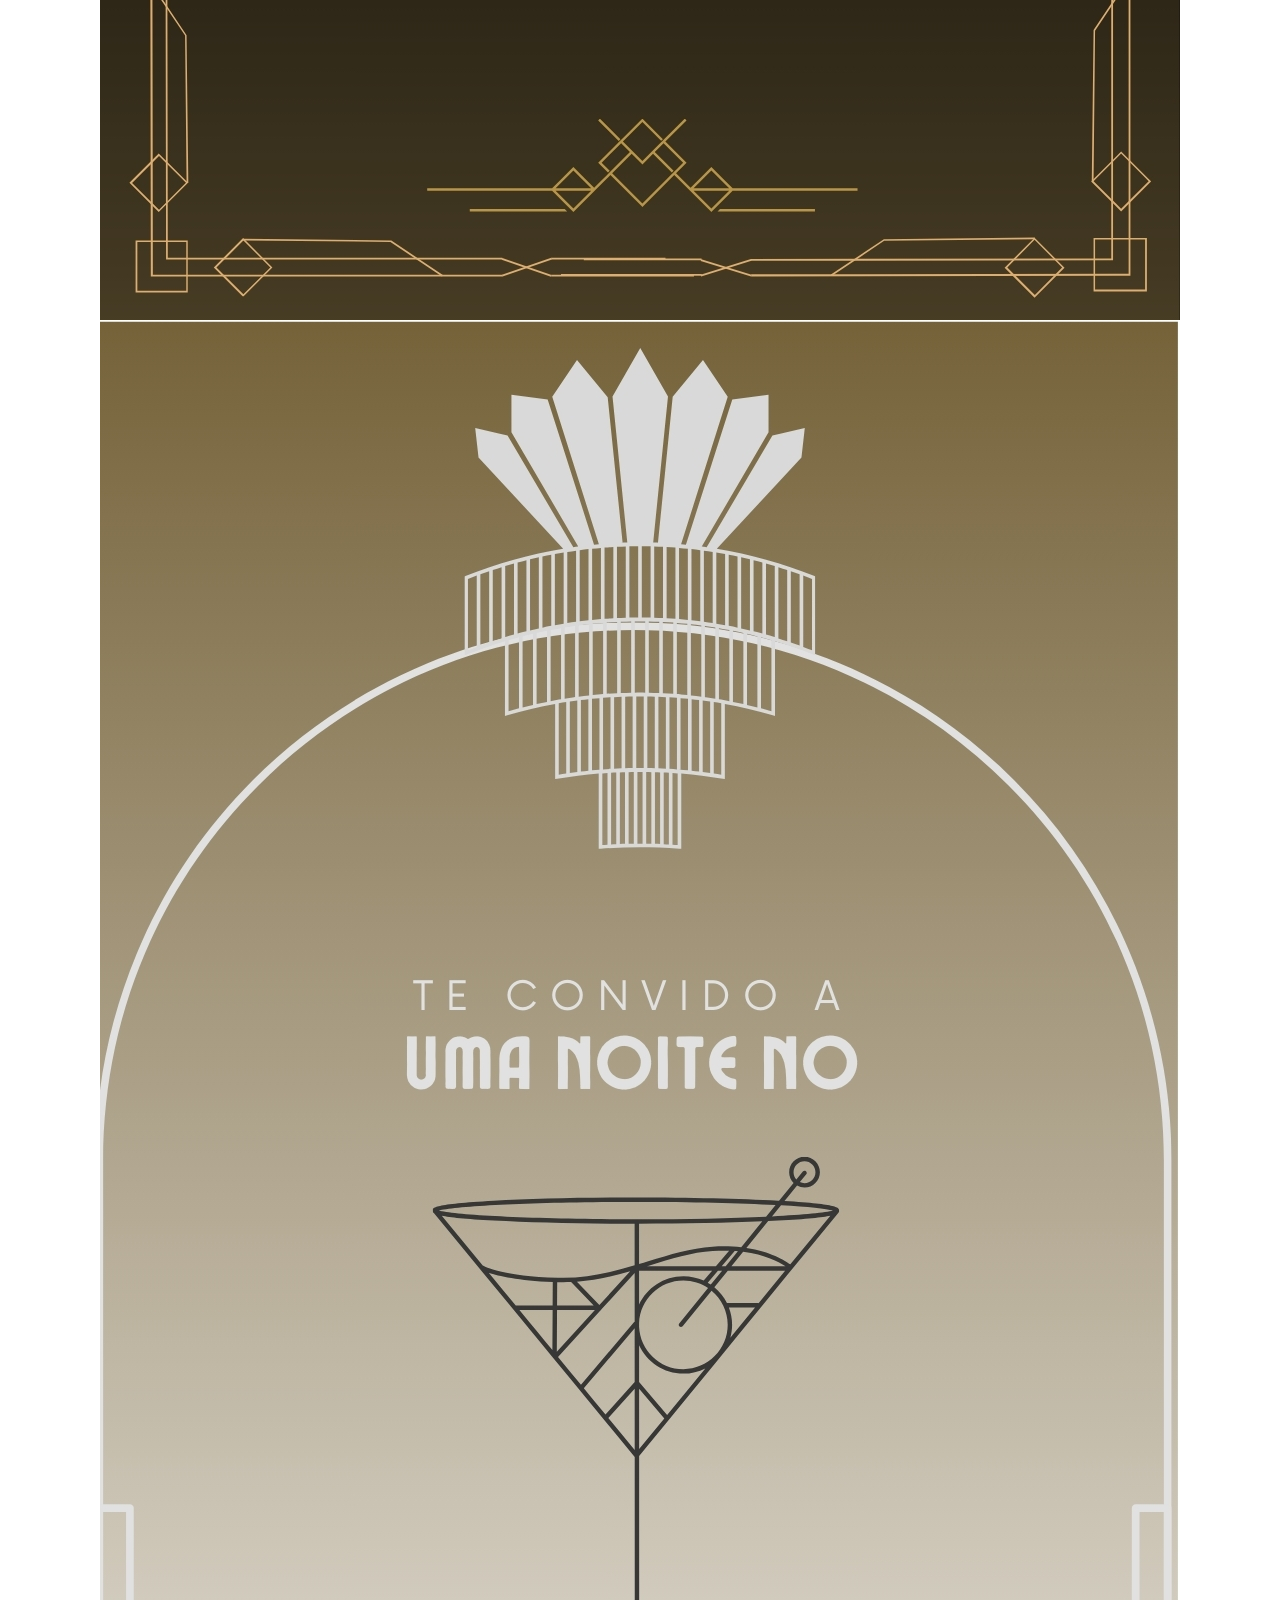
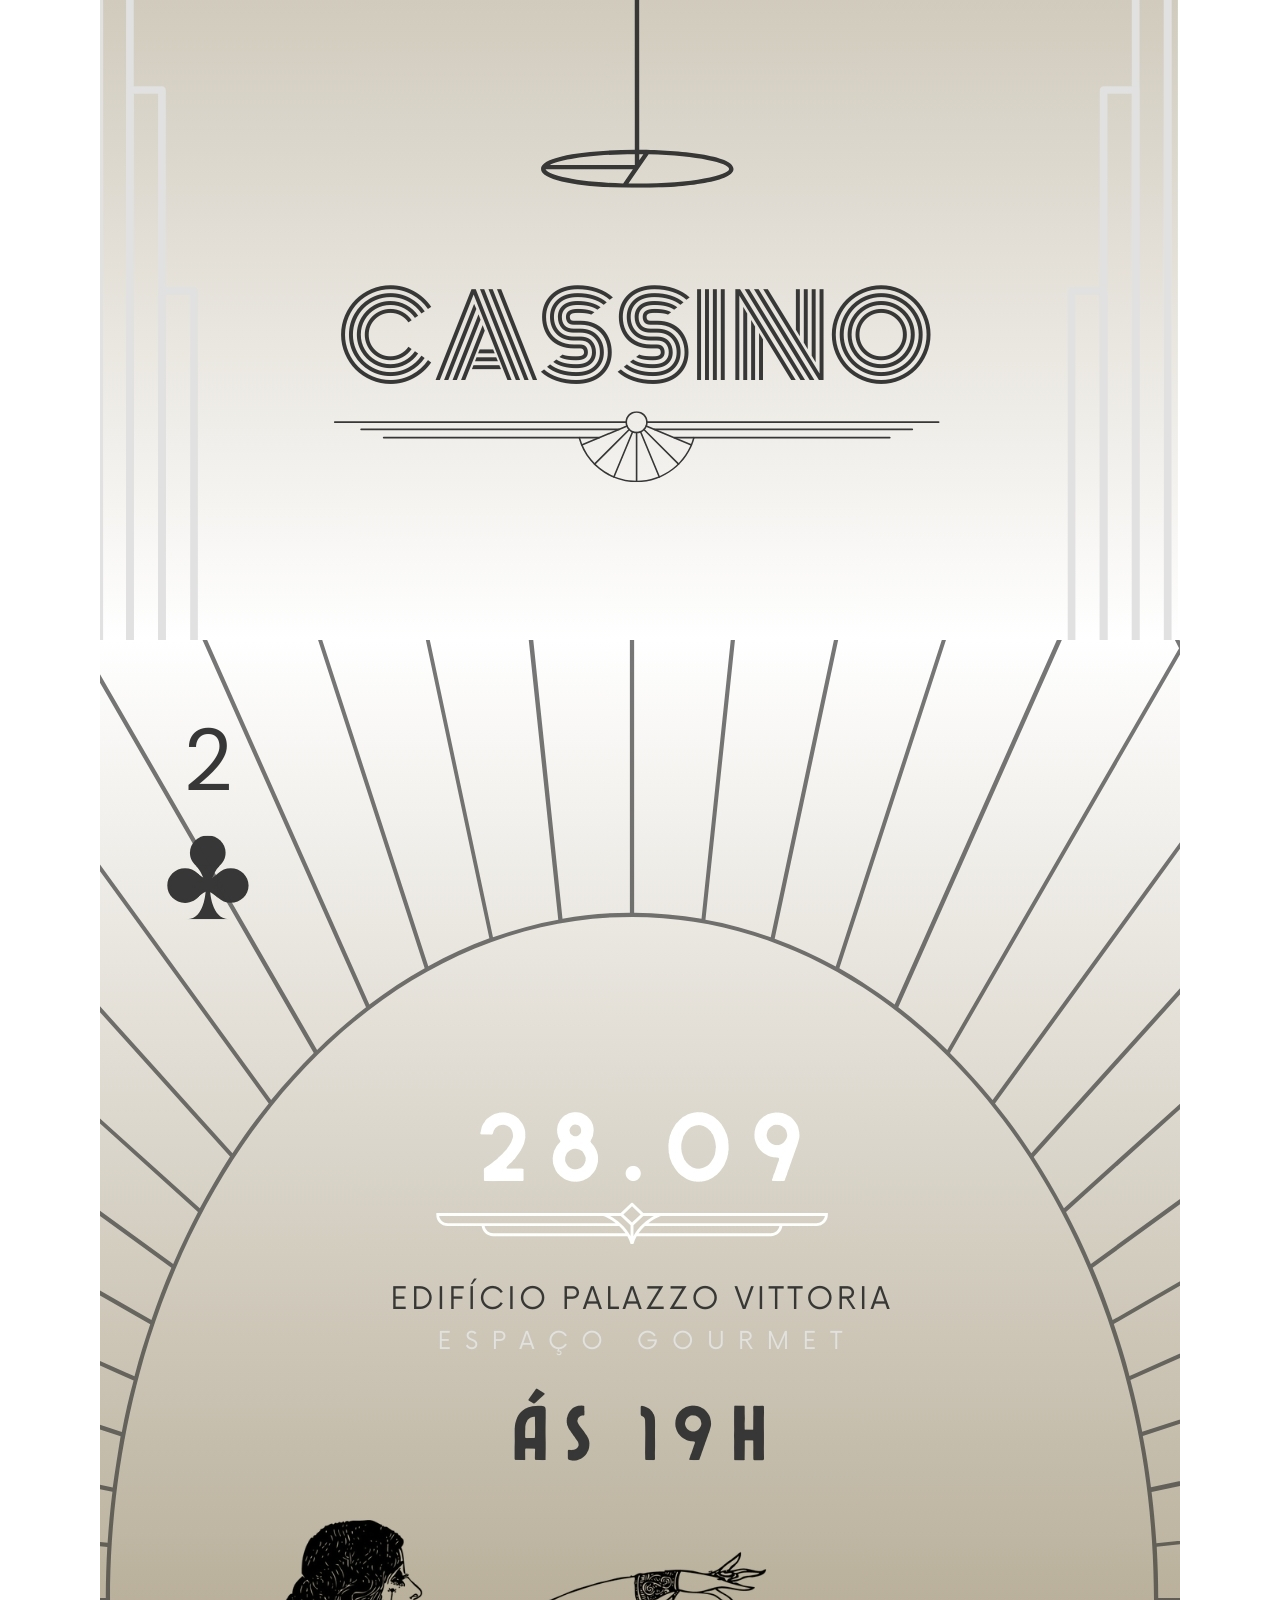
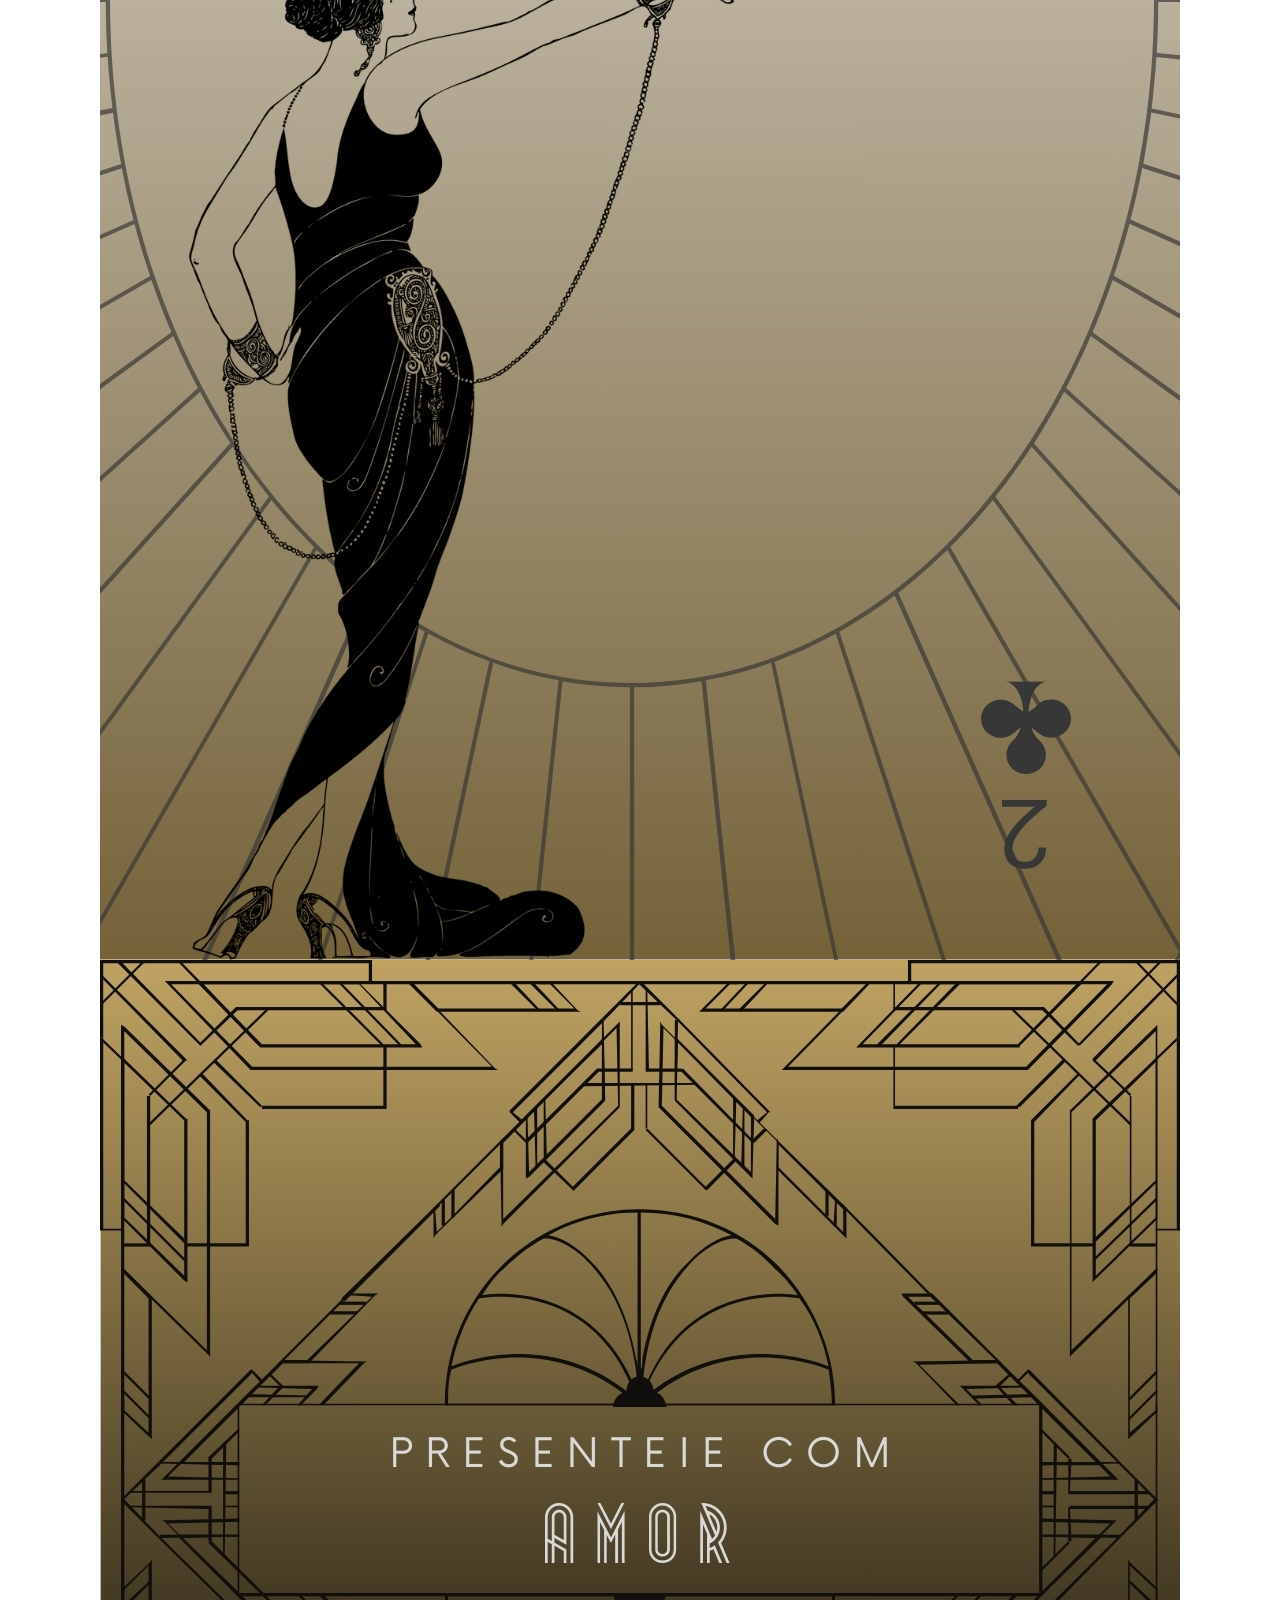
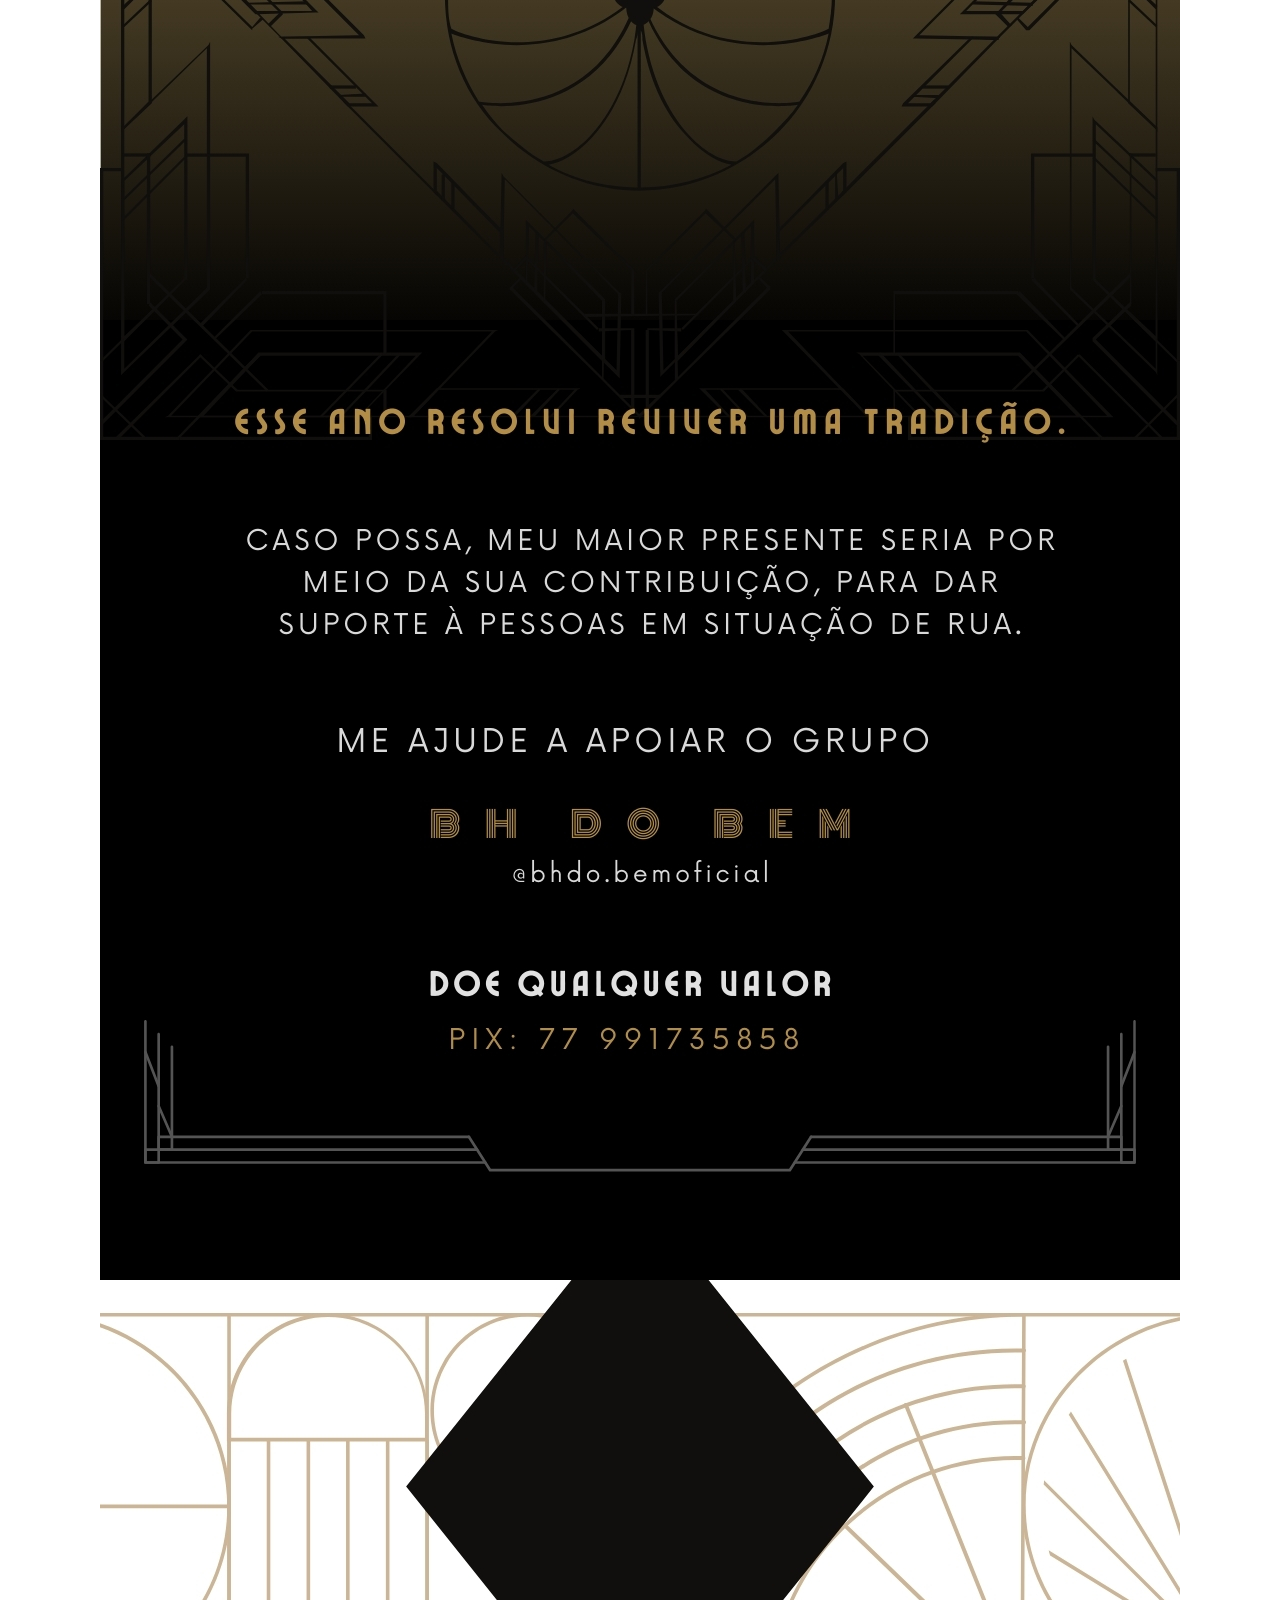
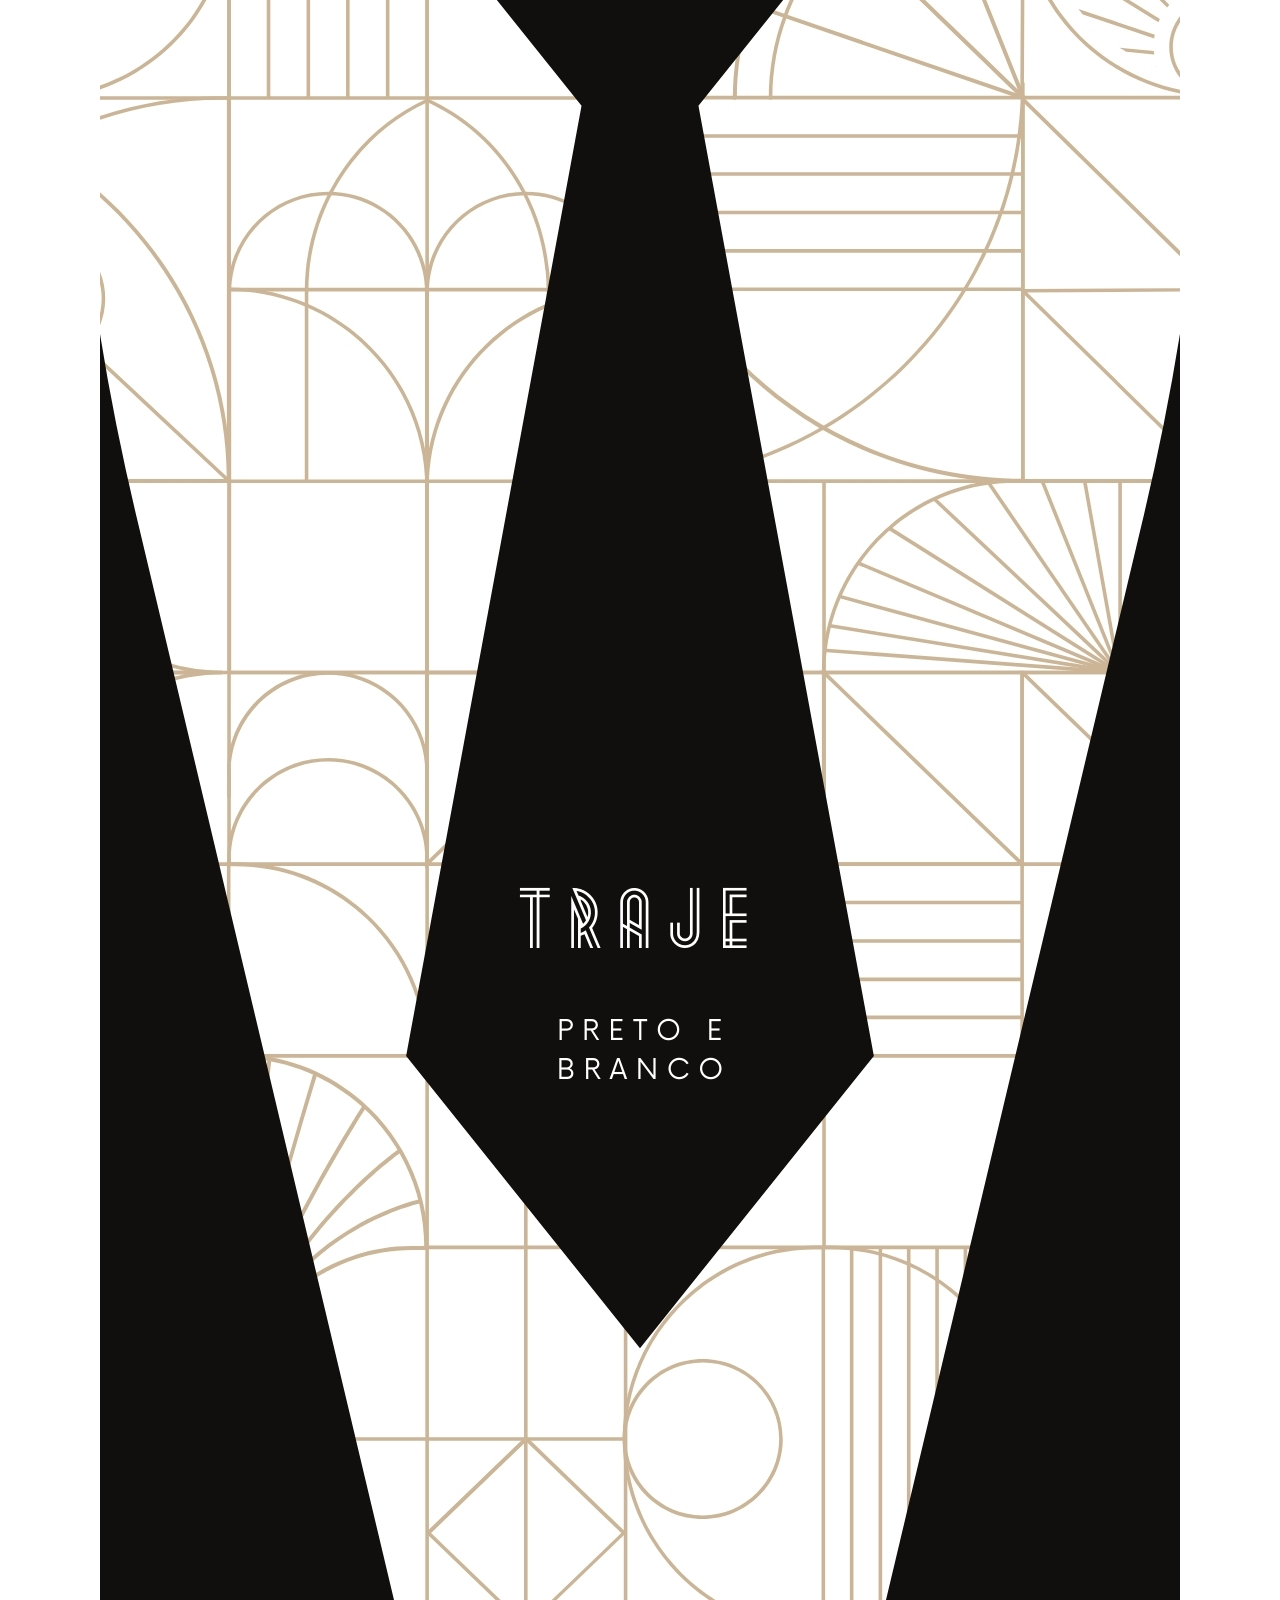
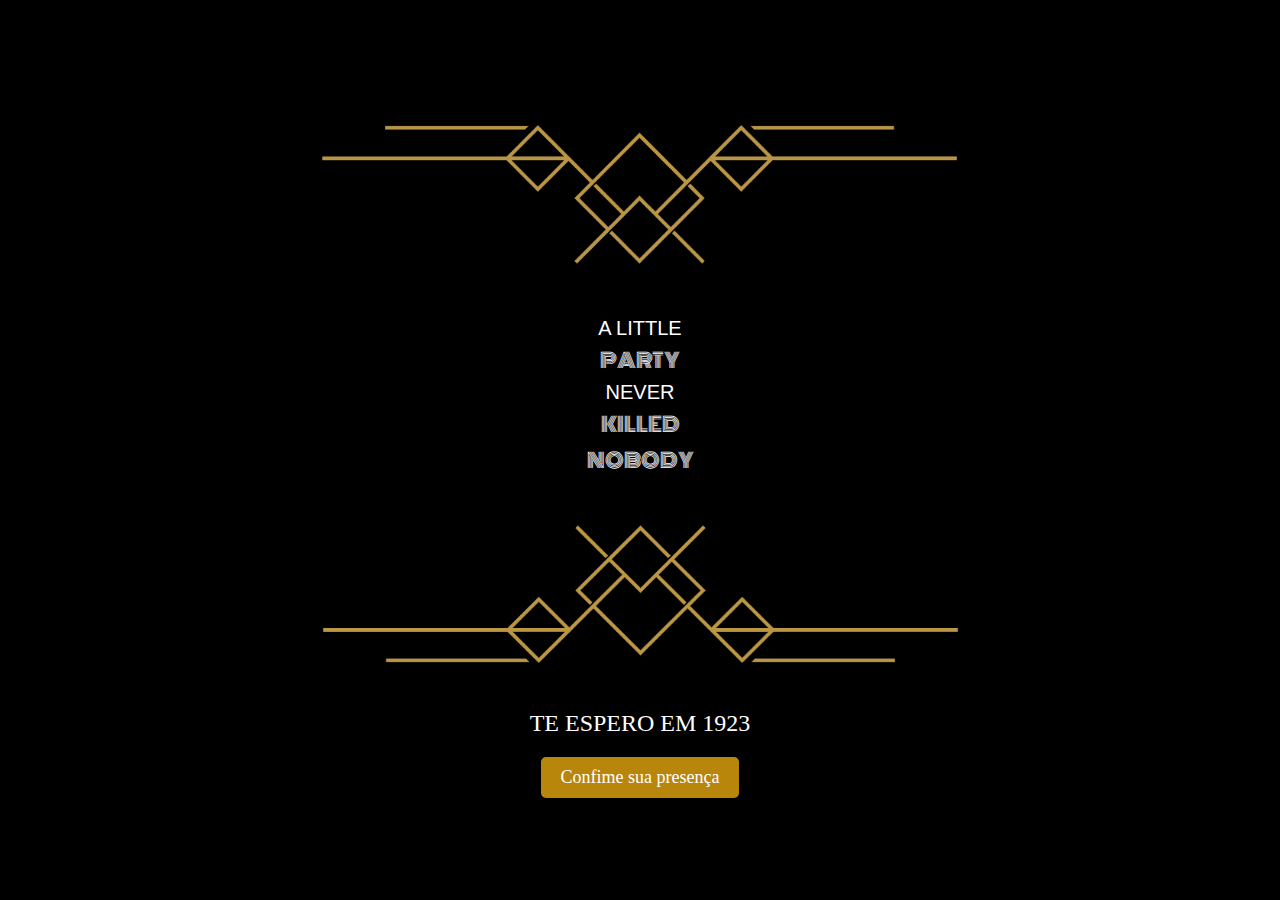
==== commit 82f8a013: ":sparkles: feat: add pedido final" ====
--- a/index.html
+++ b/index.html
@@ -4,6 +4,7 @@
     <meta charset="UTF-8">
     <meta name="viewport" content="width=device-width, initial-scale=1.0">
     <title>Convite Gatsby</title>
+    <link href="https://fonts.googleapis.com/css2?family=Monoton&family=Now&family=Lucidity+Condensed&display=swap" rel="stylesheet">
     <link href="https://fonts.googleapis.com/css2?family=Monoton&display=swap" rel="stylesheet">
     <link href="https://fonts.googleapis.com/css2?family=Great+Vibes&family=Playfair+Display:wght@700&family=Yeseva+One&display=swap" rel="stylesheet">
     <link rel="stylesheet" href="styles.css">
@@ -38,5 +39,27 @@
             <img src="8.jpg" alt="Imagem superior" class="logo-image">
         </div>
     </section>
+    <section class="section-message">
+        <div class="images-container">
+            <img src="superior.png" alt="Imagem 1">
+        </div>
+    
+        <div class="message-text">
+            <p class="word-1">A LITTLE</p>
+            <p class="word-2">PARTY</p>
+            <p class="word-3">NEVER</p>
+            <p class="word-2">KILLED</p>
+            <p class="word-2">NOBODY</p>
+        </div>
+    
+        <div class="images-container">
+            <img src="inferior.PNG" alt="Imagem 2">
+        </div>
+    
+        <div class="subtitle">TE ESPERO EM 1923</div>
+    
+        <a href="https://api.whatsapp.com/send?phone=+557791735858&text=Olá%20eU VOUUUUUU%20aqui" class="whatsapp-btn">Confime sua presença</a>
+    </section>
+</section>
 </body>
 </html>
--- a/styles.css
+++ b/styles.css
@@ -10,25 +10,80 @@
 }
 
 section {
-    min-height: 100vh; /* Garante que cada seção tenha pelo menos a altura da viewport */
-    width: 100vw;      /* Garante que cada seção tenha a largura total da viewport */
+    min-height: 100vh; 
+    width: 100vw;      
     display: flex;
     justify-content: center;
     align-items: center;
-    overflow: hidden;  /* Remove qualquer possível rolagem interna */
+    overflow: hidden;  
+}
+
+.section-message {
+    background-color: #000;
+    color: #fff;
+    display: flex;
+    flex-direction: column;
+    align-items: center;
+    justify-content: center;
+    height: 100vh;
+    text-align: center;
+}
+
+.images-container img {
+    width: 50%; 
+    height: auto;
+    margin: 20px 0;
+}
+
+.message-text {
+    margin: 20px 0;
+}
+
+.message-text p {
+    font-size: 20px;
+    margin: 5px 0;
+}
+
+.word-1 {
+    font-family: 'Now', sans-serif;
+}
+
+.word-2 {
+    font-family: 'Monoton', cursive;
+}
+
+.word-3,
+.word-4,
+.word-5 {
+    font-family: 'Lucidity Condensed', sans-serif;
+}
+
+.subtitle {
+    margin: 20px 0;
+    font-size: 24px;
+}
+
+.whatsapp-btn {
+    padding: 10px 20px;
+    background-color: darkgoldenrod;
+    border: none;
+    border-radius: 5px;
+    color: #fff;
+    font-size: 18px;
+    cursor: pointer;
+    text-decoration: none;
 }
 
 .logo-image {
     width: 100%;
     height: 100%;
-    object-fit: cover; /* Preenche a seção mantendo a proporção da imagem */
-    display: block;    /* Remove o comportamento inline da imagem */
+    object-fit: cover; 
+    display: block;    
 }
 
-/* Media query específica para smartphones Android */
 @media only screen and (max-width: 767px) {
     .logo-image {
-        height: 100vh; /* Garante que a imagem ocupe 100% da altura da viewport */
-        width: auto;   /* Ajusta a largura da imagem proporcionalmente */
+        height: 100vh;
+        width: auto; 
     }
 }
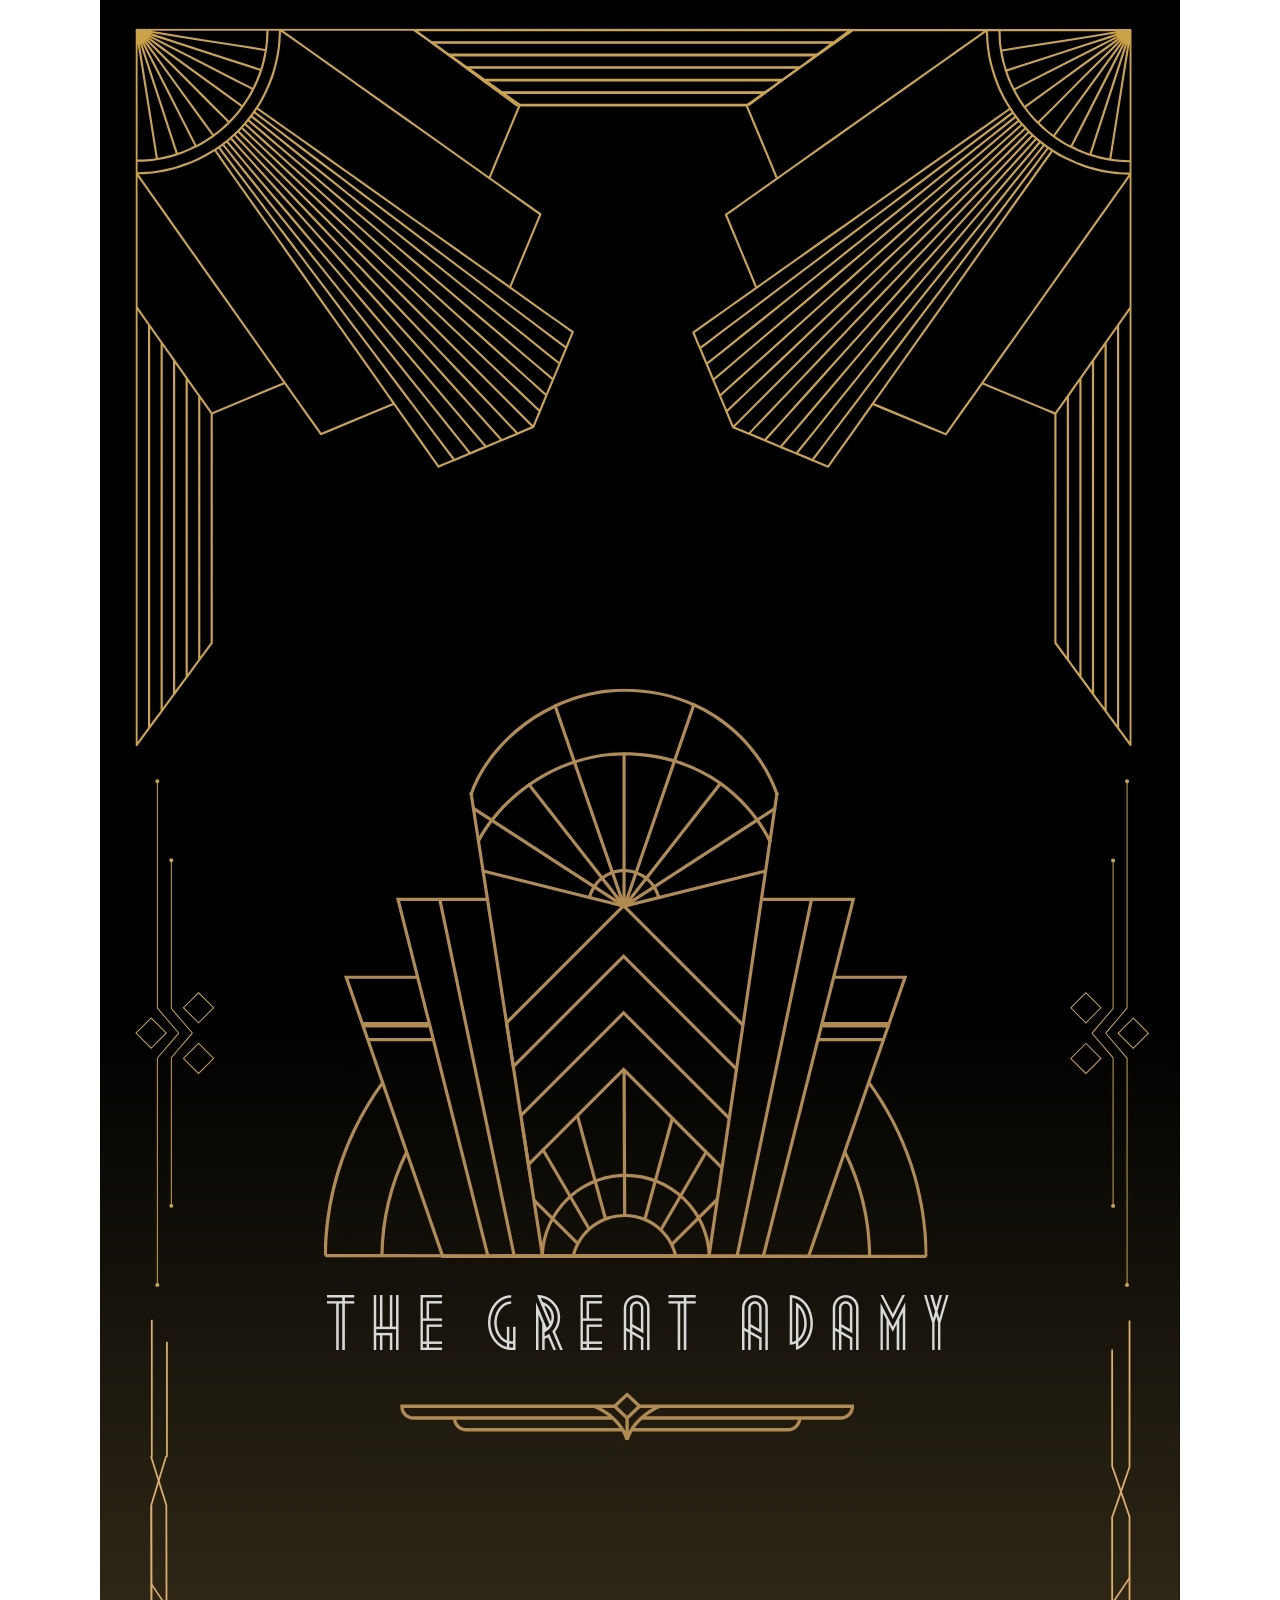
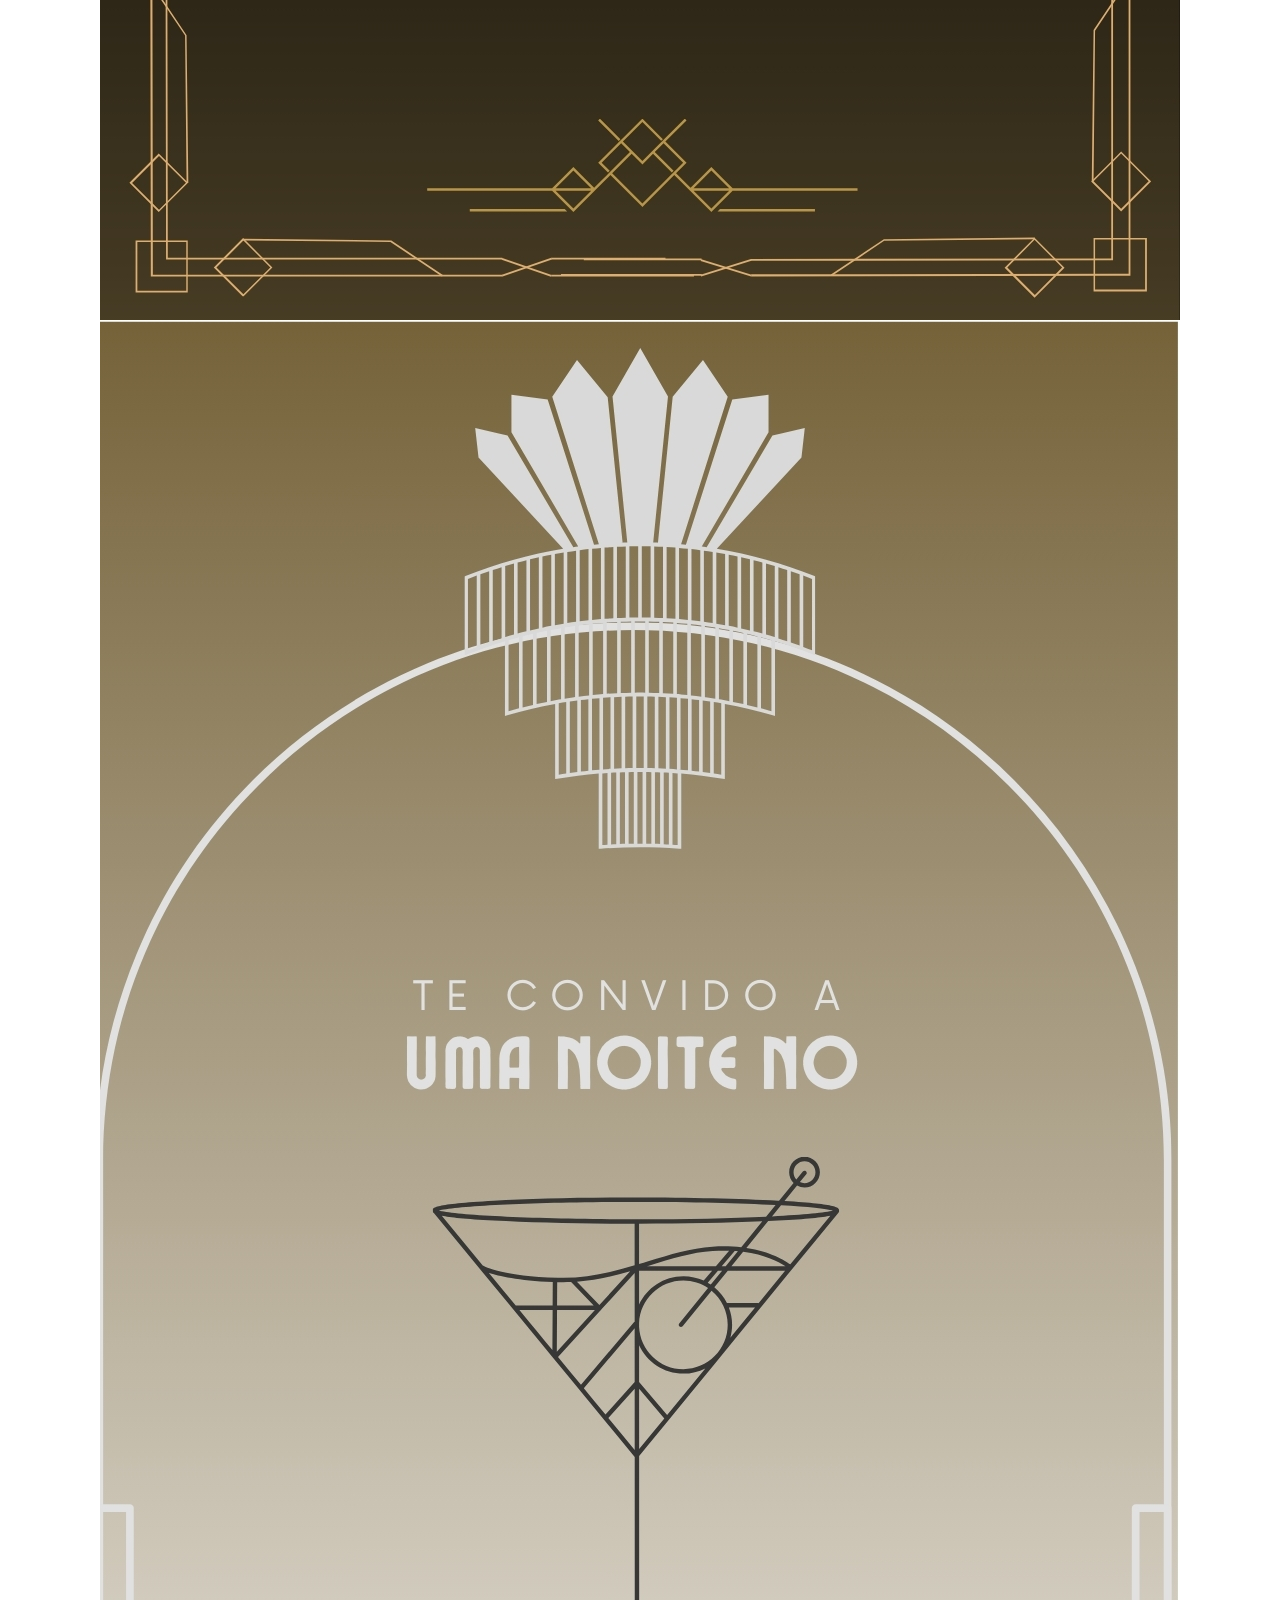
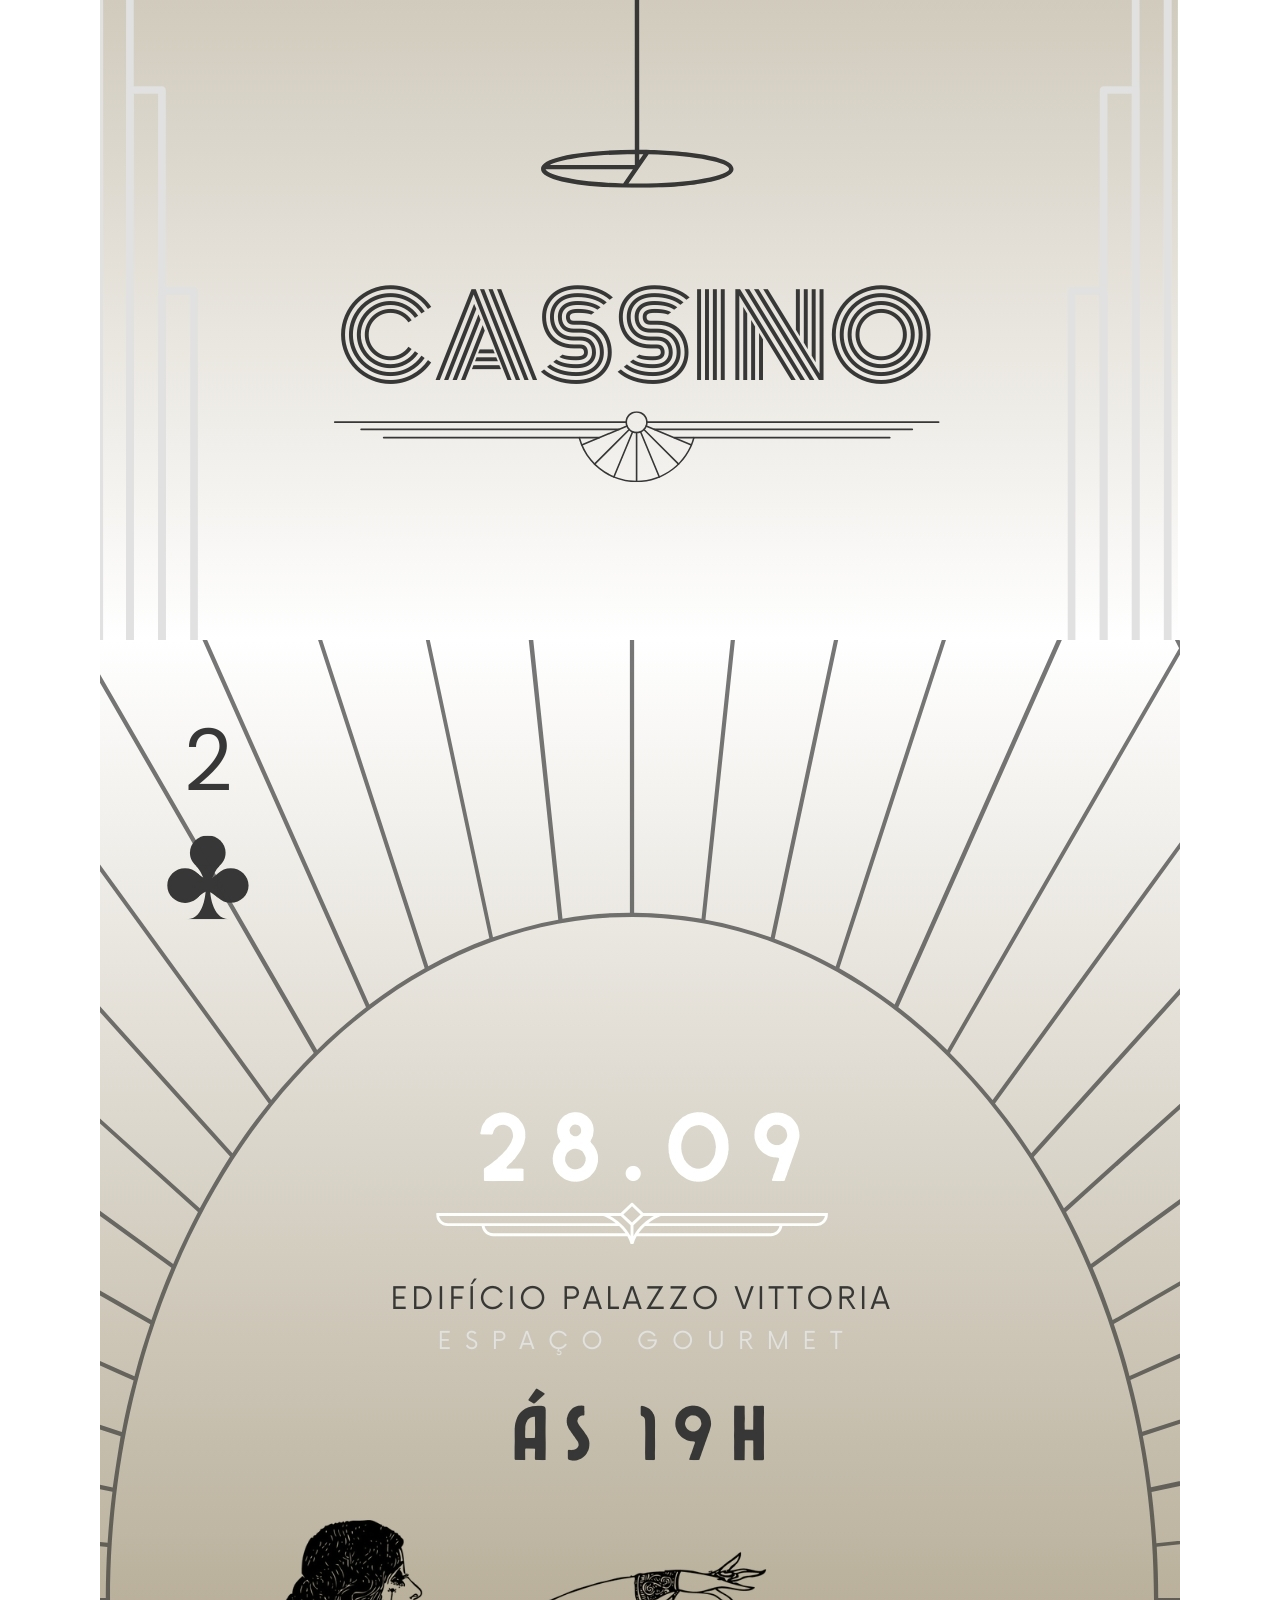
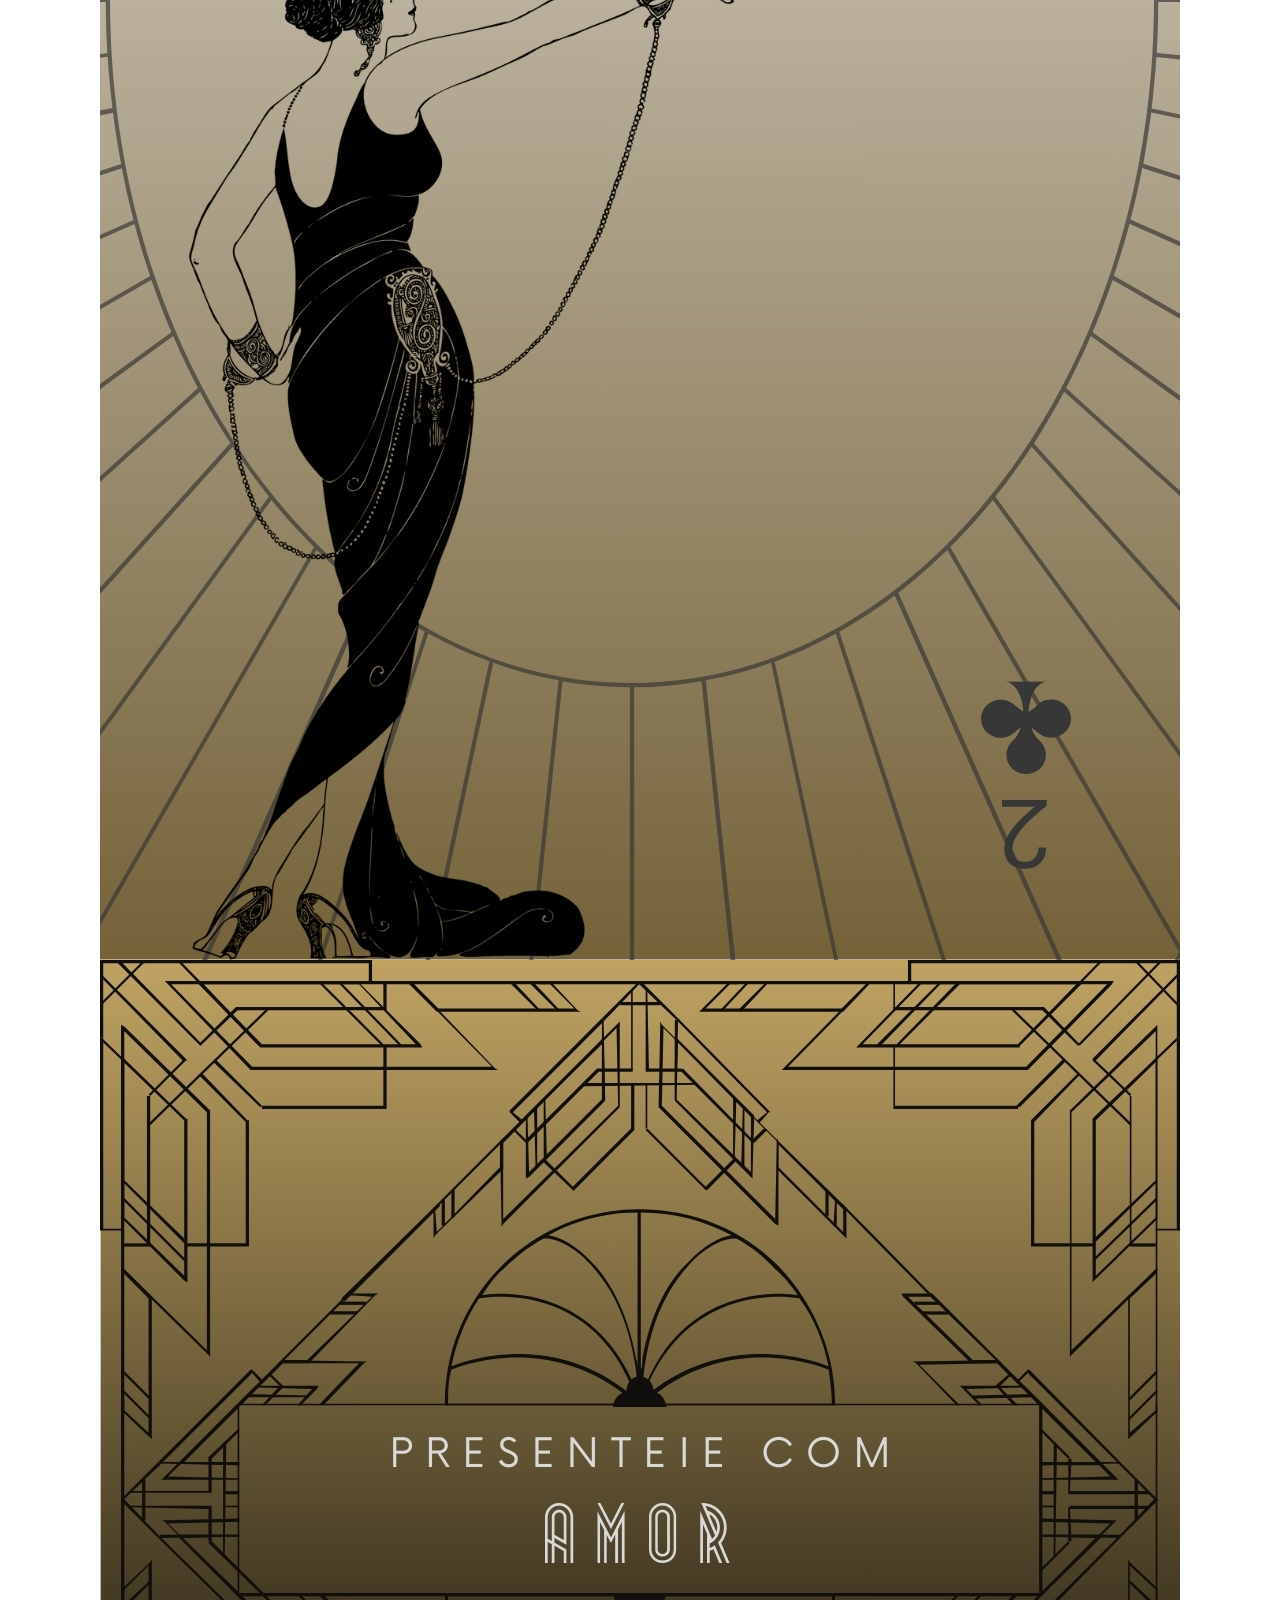
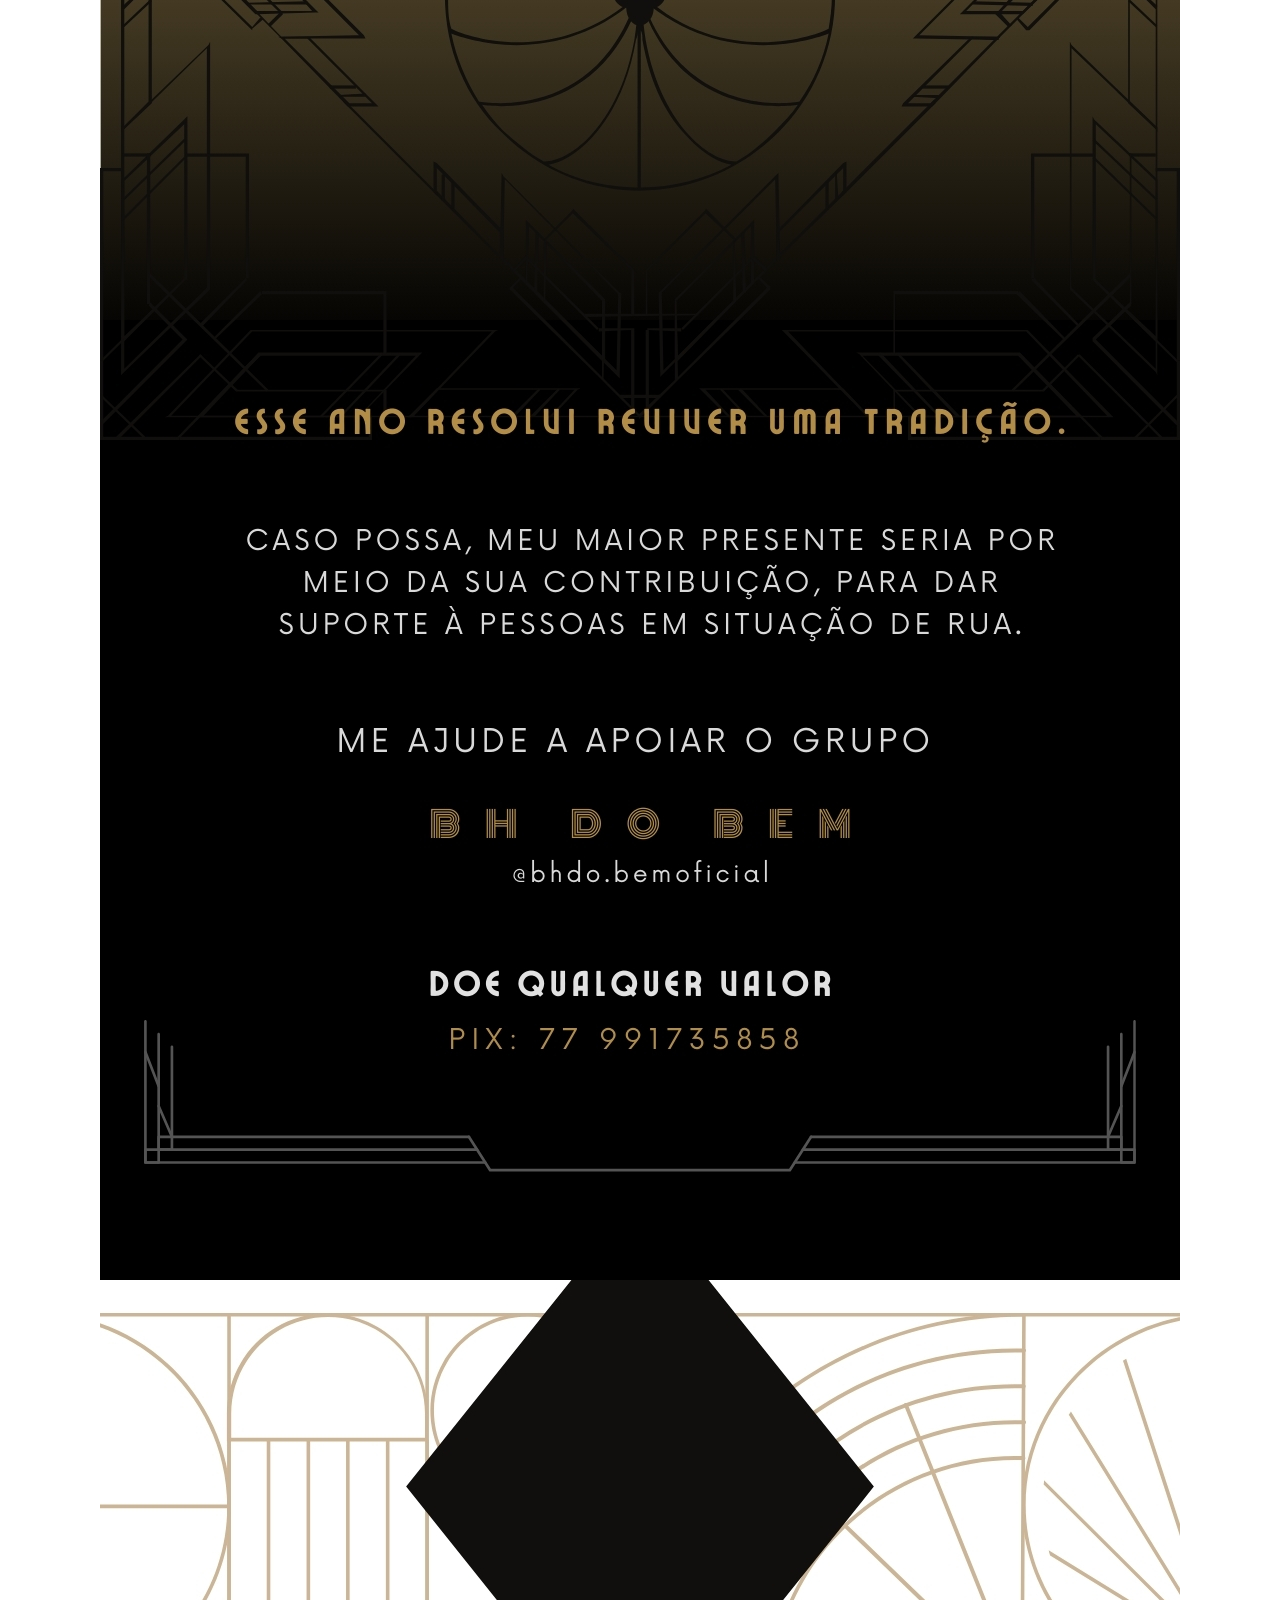
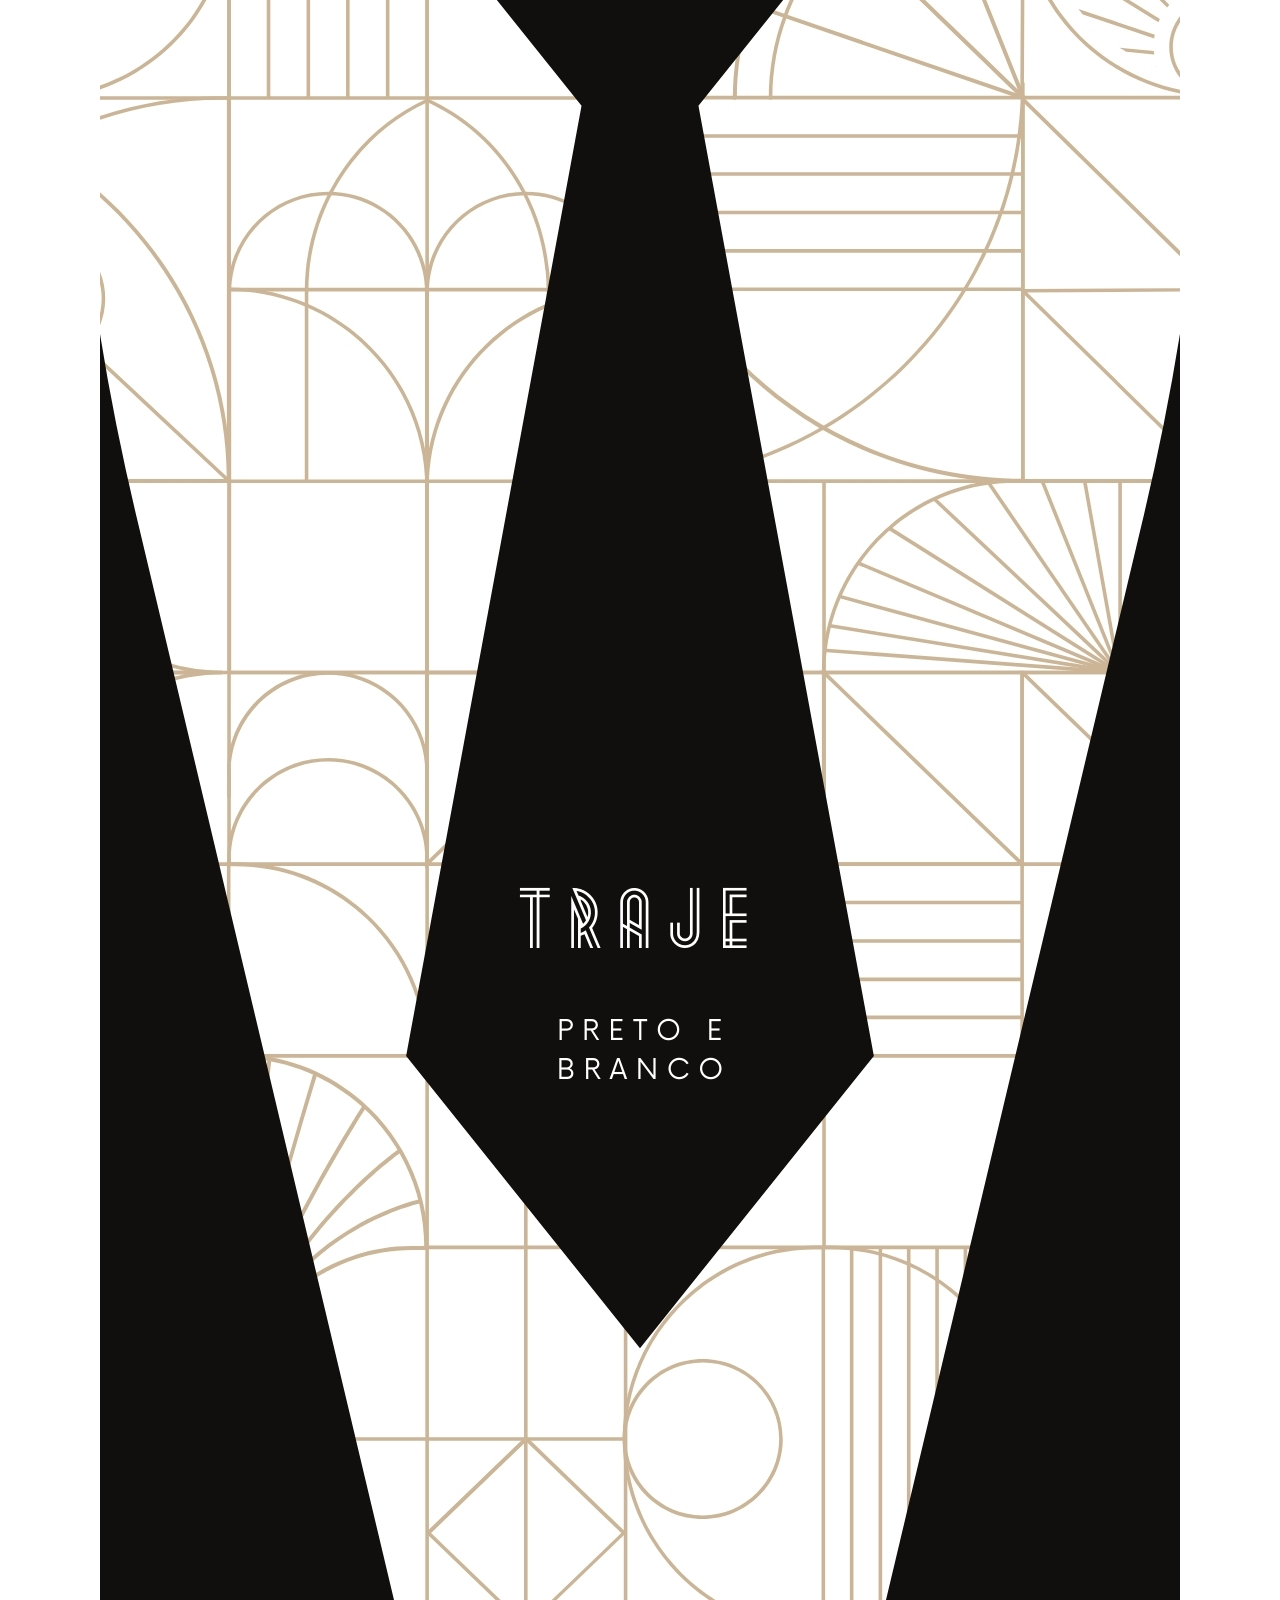
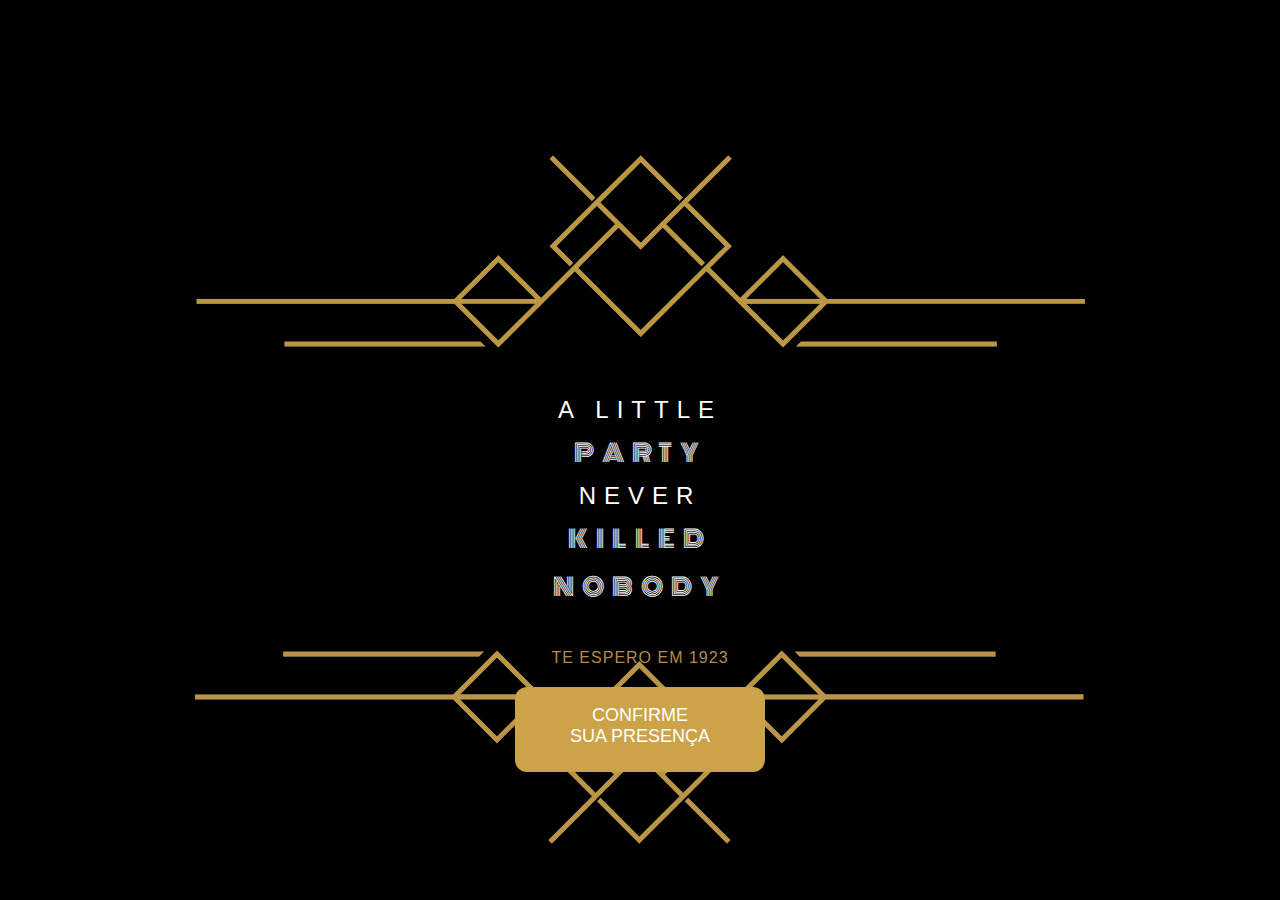
==== commit d38b4deb: "polida final" ====
--- a/index.html
+++ b/index.html
@@ -39,27 +39,33 @@
             <img src="8.jpg" alt="Imagem superior" class="logo-image">
         </div>
     </section>
+
     <section class="section-message">
-        <div class="images-container">
-            <img src="superior.png" alt="Imagem 1">
-        </div>
-    
-        <div class="message-text">
-            <p class="word-1">A LITTLE</p>
-            <p class="word-2">PARTY</p>
-            <p class="word-3">NEVER</p>
-            <p class="word-2">KILLED</p>
-            <p class="word-2">NOBODY</p>
-        </div>
-    
-        <div class="images-container">
-            <img src="inferior.PNG" alt="Imagem 2">
+        <div class="first-section">
+            <div class="images-container">
+                <img src="inferior.PNG" alt="Imagem 1">
+            </div>
+        
+            <div class="message-text">
+                <p class="word-1">A LITTLE</p>
+                <p class="word-2">PARTY</p>
+                <p class="word-3">NEVER</p>
+                <p class="word-2">KILLED</p>
+                <p class="word-2">NOBODY</p>
+            </div>
+        
+            <div class="images-container">
+                <img src="superior.png" alt="Imagem 2">
+            </div>
         </div>
     
         <div class="subtitle">TE ESPERO EM 1923</div>
     
-        <a href="https://api.whatsapp.com/send?phone=+557791735858&text=Olá%20eU VOUUUUUU%20aqui" class="whatsapp-btn">Confime sua presença</a>
-    </section>
+        <a href="https://api.whatsapp.com/send?phone=+557791735858&text=Oii,%20confirmo%20minha%20presença!" class="whatsapp-btn">
+            <span class="confirm">CONFIRME</span>
+            SUA PRESENÇA
+          </a>
+              </section>
 </section>
 </body>
 </html>
--- a/styles.css
+++ b/styles.css
@@ -25,12 +25,16 @@
     flex-direction: column;
     align-items: center;
     justify-content: center;
-    height: 100vh;
+    height: 800px;
     text-align: center;
 }
 
+.first-section {
+    height: 500px;
+}
+
 .images-container img {
-    width: 50%; 
+    width: 70%; 
     height: auto;
     margin: 20px 0;
 }
@@ -40,38 +44,53 @@
 }
 
 .message-text p {
-    font-size: 20px;
-    margin: 5px 0;
+    font-size: 24px;
+    margin: 10px 0;
 }
 
 .word-1 {
     font-family: 'Now', sans-serif;
+    font-stretch: normal;
+    letter-spacing: 8px; 
 }
 
 .word-2 {
     font-family: 'Monoton', cursive;
+    letter-spacing: 8px;
 }
 
 .word-3,
 .word-4,
 .word-5 {
     font-family: 'Lucidity Condensed', sans-serif;
+    letter-spacing: 8px;
 }
 
 .subtitle {
     margin: 20px 0;
-    font-size: 24px;
+    font-size: 16px;
+    font-family: 'Now', sans-serif;
+    color: #b28b53;
+    letter-spacing: 1px;
 }
 
 .whatsapp-btn {
     padding: 10px 20px;
-    background-color: darkgoldenrod;
+    background-color: #cda349;
     border: none;
-    border-radius: 5px;
+    border-radius: 12px;
     color: #fff;
+    height: 85px;
+    width: 250px;
     font-size: 18px;
     cursor: pointer;
     text-decoration: none;
+    font-family: 'Now', sans-serif;
+}
+
+.confirm {
+    margin-top: 8px;
+    display: block;
 }
 
 .logo-image {
